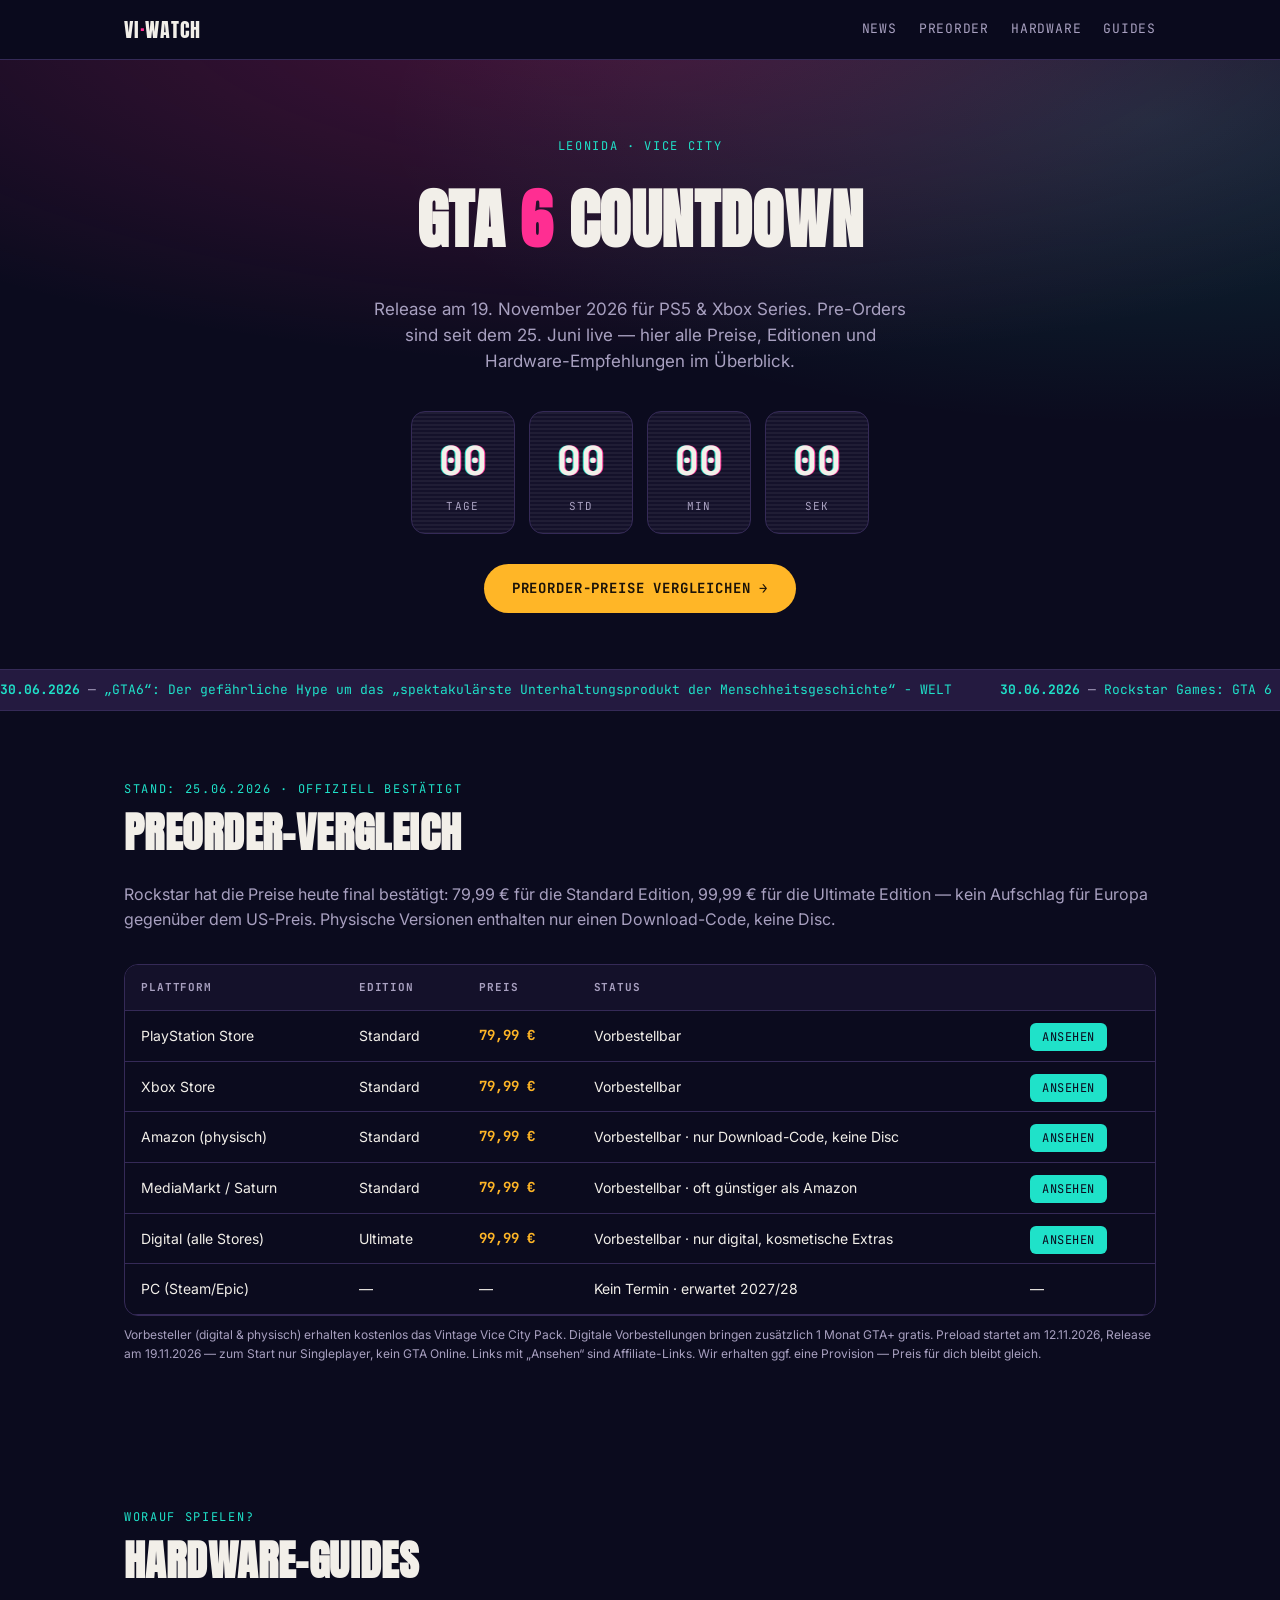
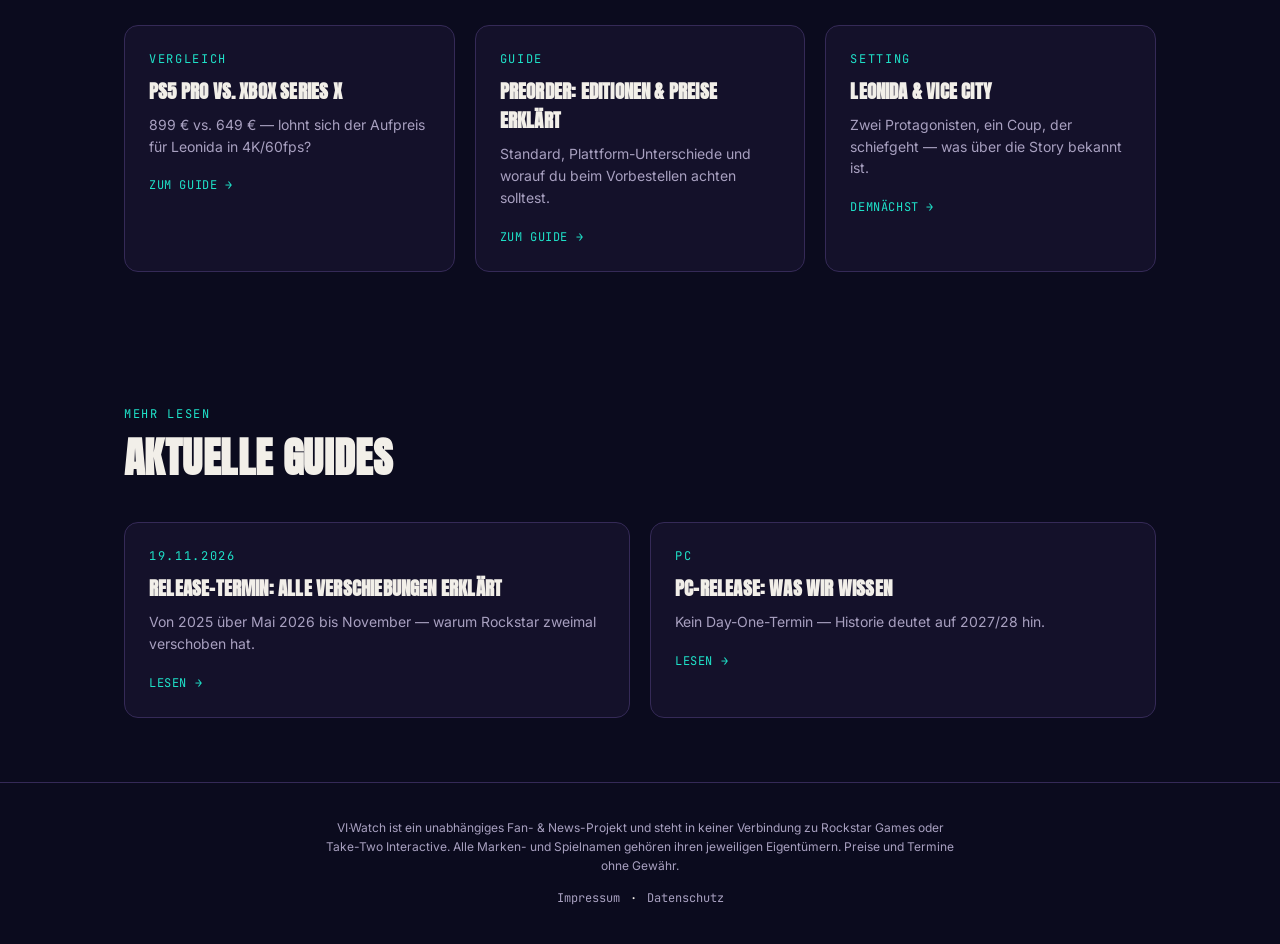
==== index.html @ dd8ce51a "Switch to custom domain vi-watch.de" ====
<!DOCTYPE html>
<html lang="de">
<head>
<meta charset="UTF-8">
<meta name="viewport" content="width=device-width, initial-scale=1">
<title>GTA 6 Countdown &amp; Preorder-Guide 2026 | VI Watch</title>
<meta name="description" content="Live-Countdown bis zum GTA 6 Release am 19. November 2026, aktuelle Preorder-Preise im Vergleich und Hardware-Guides für PS5 Pro & Xbox Series X.">
<link rel="canonical" href="https://vi-watch.de/">
<link rel="icon" type="image/svg+xml" href="favicon.svg">

<meta property="og:type" content="website">
<meta property="og:url" content="https://vi-watch.de/">
<meta property="og:title" content="GTA 6 Countdown & Preorder-Guide 2026">
<meta property="og:description" content="Live-Countdown bis Release, aktuelle Preorder-Preise im Vergleich und Hardware-Guides für PS5 Pro & Xbox Series X.">
<meta property="og:image" content="https://vi-watch.de/assets/og-image-small_1.png">
<meta name="twitter:card" content="summary_large_image">
<meta name="twitter:title" content="GTA 6 Countdown & Preorder-Guide 2026">
<meta name="twitter:description" content="Live-Countdown bis Release, aktuelle Preorder-Preise im Vergleich und Hardware-Guides.">
<meta name="twitter:image" content="https://vi-watch.de/assets/og-image-small_1.png">

<link rel="preconnect" href="https://fonts.googleapis.com">
<link href="https://fonts.googleapis.com/css2?family=Anton&family=Inter:wght@400;600;700&family=JetBrains+Mono:wght@500;700&display=swap" rel="stylesheet">
<link rel="stylesheet" href="css/style.css">
<!-- GA4: Snippet hier einfügen -->
</head>
<body>

<nav class="nav">
  <div class="wrap">
    <div class="brand">VI<span>·</span>WATCH</div>
    <ul>
      <li><a href="#news">News</a></li>
      <li><a href="#preorder">Preorder</a></li>
      <li><a href="#hardware">Hardware</a></li>
      <li><a href="#guides">Guides</a></li>
    </ul>
  </div>
</nav>

<header class="hero">
  <div class="wrap">
    <span class="eyebrow">Leonida · Vice City</span>
    <h1>GTA <em>6</em> Countdown</h1>
    <p class="sub">Release am 19. November 2026 für PS5 &amp; Xbox Series. Pre-Orders sind seit dem 25. Juni live — hier alle Preise, Editionen und Hardware-Empfehlungen im Überblick.</p>

    <div class="countdown" aria-label="Countdown bis Release">
      <div class="unit"><span class="num" id="cd-days">–</span><span class="label">Tage</span></div>
      <div class="unit"><span class="num" id="cd-hours">–</span><span class="label">Std</span></div>
      <div class="unit"><span class="num" id="cd-mins">–</span><span class="label">Min</span></div>
      <div class="unit"><span class="num" id="cd-secs">–</span><span class="label">Sek</span></div>
    </div>

    <a class="cta" href="#preorder">Preorder-Preise vergleichen →</a>
  </div>
</header>

<div class="ticker-bar">
  <div class="ticker-track" id="ticker-track">
    <span>Meldungen werden geladen …</span>
  </div>
</div>

<section id="preorder">
  <div class="wrap">
    <div class="section-head">
      <span class="eyebrow">Stand: 25.06.2026 · offiziell bestätigt</span>
      <h2>Preorder-Vergleich</h2>
      <p>Rockstar hat die Preise heute final bestätigt: 79,99 € für die Standard Edition, 99,99 € für die Ultimate Edition — kein Aufschlag für Europa gegenüber dem US-Preis. Physische Versionen enthalten nur einen Download-Code, keine Disc.</p>
    </div>
    <div class="table-wrap">
      <table>
        <thead>
          <tr><th>Plattform</th><th>Edition</th><th>Preis</th><th>Status</th><th></th></tr>
        </thead>
        <tbody>
          <tr>
            <td>PlayStation Store</td><td>Standard</td><td class="price">79,99 €</td><td>Vorbestellbar</td>
            <td><a class="buy" href="#AFF-PSN-STD" rel="sponsored">Ansehen</a></td>
          </tr>
          <tr>
            <td>Xbox Store</td><td>Standard</td><td class="price">79,99 €</td><td>Vorbestellbar</td>
            <td><a class="buy" href="#AFF-XBOX-STD" rel="sponsored">Ansehen</a></td>
          </tr>
          <tr>
            <td>Amazon (physisch)</td><td>Standard</td><td class="price">79,99 €</td><td>Vorbestellbar · nur Download-Code, keine Disc</td>
            <td><a class="buy" href="#AFF-AMAZON-STD" rel="sponsored">Ansehen</a></td>
          </tr>
          <tr>
            <td>MediaMarkt / Saturn</td><td>Standard</td><td class="price">79,99 €</td><td>Vorbestellbar · oft günstiger als Amazon</td>
            <td><a class="buy" href="#AFF-MM-STD" rel="sponsored">Ansehen</a></td>
          </tr>
          <tr>
            <td>Digital (alle Stores)</td><td>Ultimate</td><td class="price">99,99 €</td><td>Vorbestellbar · nur digital, kosmetische Extras</td>
            <td><a class="buy" href="#AFF-ULTIMATE" rel="sponsored">Ansehen</a></td>
          </tr>
          <tr>
            <td>PC (Steam/Epic)</td><td>—</td><td>—</td><td>Kein Termin · erwartet 2027/28</td>
            <td>—</td>
          </tr>
        </tbody>
      </table>
    </div>
    <p class="note">Vorbesteller (digital &amp; physisch) erhalten kostenlos das Vintage Vice City Pack. Digitale Vorbestellungen bringen zusätzlich 1 Monat GTA+ gratis. Preload startet am 12.11.2026, Release am 19.11.2026 — zum Start nur Singleplayer, kein GTA Online. Links mit „Ansehen“ sind Affiliate-Links. Wir erhalten ggf. eine Provision — Preis für dich bleibt gleich.</p>
  </div>
</section>

<section id="hardware">
  <div class="wrap">
    <div class="section-head">
      <span class="eyebrow">Worauf spielen?</span>
      <h2>Hardware-Guides</h2>
    </div>
    <div class="grid">
      <div class="card">
        <span class="eyebrow">Vergleich</span>
        <h3>PS5 Pro vs. Xbox Series X</h3>
        <p>899 € vs. 649 € — lohnt sich der Aufpreis für Leonida in 4K/60fps?</p>
        <a class="more" href="articles/ps5pro-vs-seriesx.html">Zum Guide →</a>
      </div>
      <div class="card">
        <span class="eyebrow">Guide</span>
        <h3>Preorder: Editionen &amp; Preise erklärt</h3>
        <p>Standard, Plattform-Unterschiede und worauf du beim Vorbestellen achten solltest.</p>
        <a class="more" href="articles/preorder-guide.html">Zum Guide →</a>
      </div>
      <div class="card">
        <span class="eyebrow">Setting</span>
        <h3>Leonida &amp; Vice City</h3>
        <p>Zwei Protagonisten, ein Coup, der schiefgeht — was über die Story bekannt ist.</p>
        <a class="more" href="#guides">Demnächst →</a>
      </div>
    </div>
  </div>
</section>

<section id="guides">
  <div class="wrap">
    <div class="section-head">
      <span class="eyebrow">Mehr lesen</span>
      <h2>Aktuelle Guides</h2>
    </div>
    <div class="grid">
      <div class="card">
        <span class="eyebrow">19.11.2026</span>
        <h3>Release-Termin: Alle Verschiebungen erklärt</h3>
        <p>Von 2025 über Mai 2026 bis November — warum Rockstar zweimal verschoben hat.</p>
        <a class="more" href="articles/preorder-guide.html">Lesen →</a>
      </div>
      <div class="card">
        <span class="eyebrow">PC</span>
        <h3>PC-Release: Was wir wissen</h3>
        <p>Kein Day-One-Termin — Historie deutet auf 2027/28 hin.</p>
        <a class="more" href="articles/ps5pro-vs-seriesx.html">Lesen →</a>
      </div>
    </div>
  </div>
</section>

<footer>
  <div class="wrap">
    <p>VI·Watch ist ein unabhängiges Fan- &amp; News-Projekt und steht in keiner Verbindung zu Rockstar Games oder Take-Two Interactive. Alle Marken- und Spielnamen gehören ihren jeweiligen Eigentümern. Preise und Termine ohne Gewähr.</p>
    <div class="links">
      <a href="impressum.html">Impressum</a>·<a href="datenschutz.html">Datenschutz</a>
    </div>
  </div>
</footer>

<script src="js/app.js"></script>
</body>
</html>
---- css/style.css ----
/* ===== Tokens ===== */
:root{
  --bg:#0B0B1E;
  --surface:#14112A;
  --surface-2:#241A40;
  --line:#352A57;
  --magenta:#FF2E92;
  --cyan:#1FE2C9;
  --amber:#FFB627;
  --text:#F2EFE9;
  --text-dim:#A8A0C0;
  --font-display:'Anton',sans-serif;
  --font-body:'Inter',system-ui,sans-serif;
  --font-mono:'JetBrains Mono',monospace;
  --radius:14px;
}

*{box-sizing:border-box;}
html{scroll-behavior:smooth;}
body{
  margin:0;
  background:var(--bg);
  color:var(--text);
  font-family:var(--font-body);
  line-height:1.55;
  -webkit-font-smoothing:antialiased;
  overflow-x:hidden;
}
a{color:var(--cyan);text-decoration:none;}
a:hover{text-decoration:underline;}
img{max-width:100%;display:block;}
:focus-visible{outline:2px solid var(--amber);outline-offset:3px;}

.wrap{max-width:1080px;margin:0 auto;padding:0 24px;}
.eyebrow{
  font-family:var(--font-mono);
  font-size:12px;
  letter-spacing:.14em;
  text-transform:uppercase;
  color:var(--cyan);
}
h1,h2,h3{font-family:var(--font-display);text-transform:uppercase;letter-spacing:.01em;margin:0 0 .4em;}
h2{font-size:clamp(28px,4vw,42px);}
p{color:var(--text-dim);}

/* ===== Nav ===== */
.nav{
  position:sticky;top:0;z-index:50;
  background:rgba(11,11,30,.85);
  backdrop-filter:blur(10px);
  border-bottom:1px solid var(--line);
}
.nav .wrap{display:flex;align-items:center;justify-content:space-between;padding:14px 24px;}
.brand{font-family:var(--font-display);font-size:20px;letter-spacing:.04em;color:var(--text);}
.brand span{color:var(--magenta);}
.nav ul{display:flex;gap:22px;list-style:none;margin:0;padding:0;font-family:var(--font-mono);font-size:13px;text-transform:uppercase;letter-spacing:.06em;}
.nav a{color:var(--text-dim);}
.nav a:hover{color:var(--cyan);text-decoration:none;}
@media (max-width: 640px){
  .nav .wrap{flex-direction:column;align-items:flex-start;gap:10px;padding:14px 20px;}
  .nav ul{gap:14px;flex-wrap:wrap;font-size:11px;}
}

/* ===== Hero / Countdown ===== */
.hero{
  padding:72px 0 56px;
  text-align:center;
  background:
    radial-gradient(ellipse 80% 60% at 50% -10%, rgba(255,46,146,.25), transparent),
    radial-gradient(ellipse 60% 50% at 90% 10%, rgba(31,226,201,.15), transparent);
  border-bottom:1px solid var(--line);
}
.hero h1{font-size:clamp(34px,6vw,64px);margin-top:14px;}
.hero h1 em{font-style:normal;color:var(--magenta);}
.hero .sub{max-width:560px;margin:10px auto 36px;font-size:17px;}

.countdown{display:flex;justify-content:center;gap:14px;flex-wrap:wrap;margin-bottom:30px;}
.countdown .unit{
  position:relative;
  background:var(--surface);
  border:1px solid var(--line);
  border-radius:var(--radius);
  padding:18px 10px;
  width:104px;
  overflow:hidden;
}
.countdown .unit::before{
  content:"";
  position:absolute;inset:0;
  background:repeating-linear-gradient(to bottom, rgba(255,255,255,.05) 0 2px, transparent 2px 4px);
  pointer-events:none;
}
.countdown .num{
  display:block;
  font-family:var(--font-mono);
  font-size:40px;
  font-weight:700;
  color:var(--text);
  text-shadow:1px 0 var(--magenta), -1px 0 var(--cyan);
  animation:flicker 4.5s infinite steps(1);
}
.countdown .label{
  display:block;font-family:var(--font-mono);font-size:11px;letter-spacing:.12em;
  text-transform:uppercase;color:var(--text-dim);margin-top:6px;
}
@keyframes flicker{
  0%,92%,100%{opacity:1;text-shadow:1px 0 var(--magenta),-1px 0 var(--cyan);}
  93%{opacity:.7;text-shadow:2px 0 var(--magenta),-2px 0 var(--cyan);}
  95%{opacity:1;text-shadow:0 0 transparent;}
}
@media (prefers-reduced-motion: reduce){
  .countdown .num{animation:none;}
  html{scroll-behavior:auto;}
}
@media (max-width: 420px){
  .countdown{gap:6px;}
  .countdown .unit{width:70px;padding:12px 4px;}
  .countdown .num{font-size:26px;}
  .countdown .label{font-size:9px;}
}

.cta{
  display:inline-block;
  background:var(--amber);
  color:#1a1208;
  font-family:var(--font-mono);
  font-weight:700;
  text-transform:uppercase;
  letter-spacing:.06em;
  font-size:14px;
  padding:14px 28px;
  border-radius:999px;
  transition:transform .15s ease;
}
.cta:hover{transform:translateY(-2px);text-decoration:none;}

/* ===== Ticker ===== */
.ticker-bar{background:var(--surface-2);border-bottom:1px solid var(--line);overflow:hidden;white-space:nowrap;}
.ticker-track{display:inline-block;padding:10px 0;font-family:var(--font-mono);font-size:13px;color:var(--text-dim);animation:scroll 38s linear infinite;}
.ticker-track span{margin-right:48px;}
.ticker-track span b{color:var(--cyan);}
@keyframes scroll{from{transform:translateX(0);}to{transform:translateX(-50%);}}

/* ===== Sections ===== */
section{padding:64px 0;}
.section-head{margin-bottom:32px;}

/* Preorder table */
.table-wrap{overflow-x:auto;border:1px solid var(--line);border-radius:var(--radius);}
table{width:100%;border-collapse:collapse;font-size:14px;min-width:620px;}
th,td{padding:14px 16px;text-align:left;border-bottom:1px solid var(--line);}
thead th{font-family:var(--font-mono);font-size:11px;text-transform:uppercase;letter-spacing:.08em;color:var(--text-dim);background:var(--surface);}
tbody tr:hover{background:var(--surface);}
td.price{font-family:var(--font-mono);color:var(--amber);font-weight:700;}
td a.buy{font-family:var(--font-mono);font-size:12px;color:var(--bg);background:var(--cyan);padding:6px 12px;border-radius:6px;text-transform:uppercase;letter-spacing:.04em;}
td a.buy:hover{text-decoration:none;opacity:.85;}
.note{font-size:12px;color:var(--text-dim);margin-top:10px;}

/* Cards */
.grid{display:grid;grid-template-columns:repeat(auto-fit,minmax(260px,1fr));gap:20px;}
.card{
  background:var(--surface);border:1px solid var(--line);border-radius:var(--radius);
  padding:24px;transition:border-color .15s ease, transform .15s ease;
}
.card:hover{border-color:var(--magenta);transform:translateY(-3px);}
.card .eyebrow{margin-bottom:8px;display:block;}
.card h3{font-size:19px;margin-bottom:8px;}
.card p{font-size:14px;margin:0 0 14px;}
.card a.more{font-family:var(--font-mono);font-size:12px;text-transform:uppercase;letter-spacing:.05em;}

/* Footer */
footer{border-top:1px solid var(--line);padding:36px 0;text-align:center;}
footer p{font-size:12px;color:var(--text-dim);max-width:640px;margin:0 auto 14px;}
footer .links{font-family:var(--font-mono);font-size:12px;}
footer .links a{margin:0 10px;color:var(--text-dim);}

/* Article pages */
.article{padding:56px 0;max-width:680px;margin:0 auto;}
.article h1{font-size:clamp(28px,5vw,40px);}
.article .meta{font-family:var(--font-mono);font-size:12px;color:var(--text-dim);margin-bottom:24px;}
.article h2{font-size:22px;margin-top:36px;}
.article p{color:var(--text);font-size:16px;}
.disclaimer-box{
  background:var(--surface);border:1px solid var(--line);border-radius:var(--radius);
  padding:16px 20px;font-size:13px;color:var(--text-dim);margin:30px 0;
}
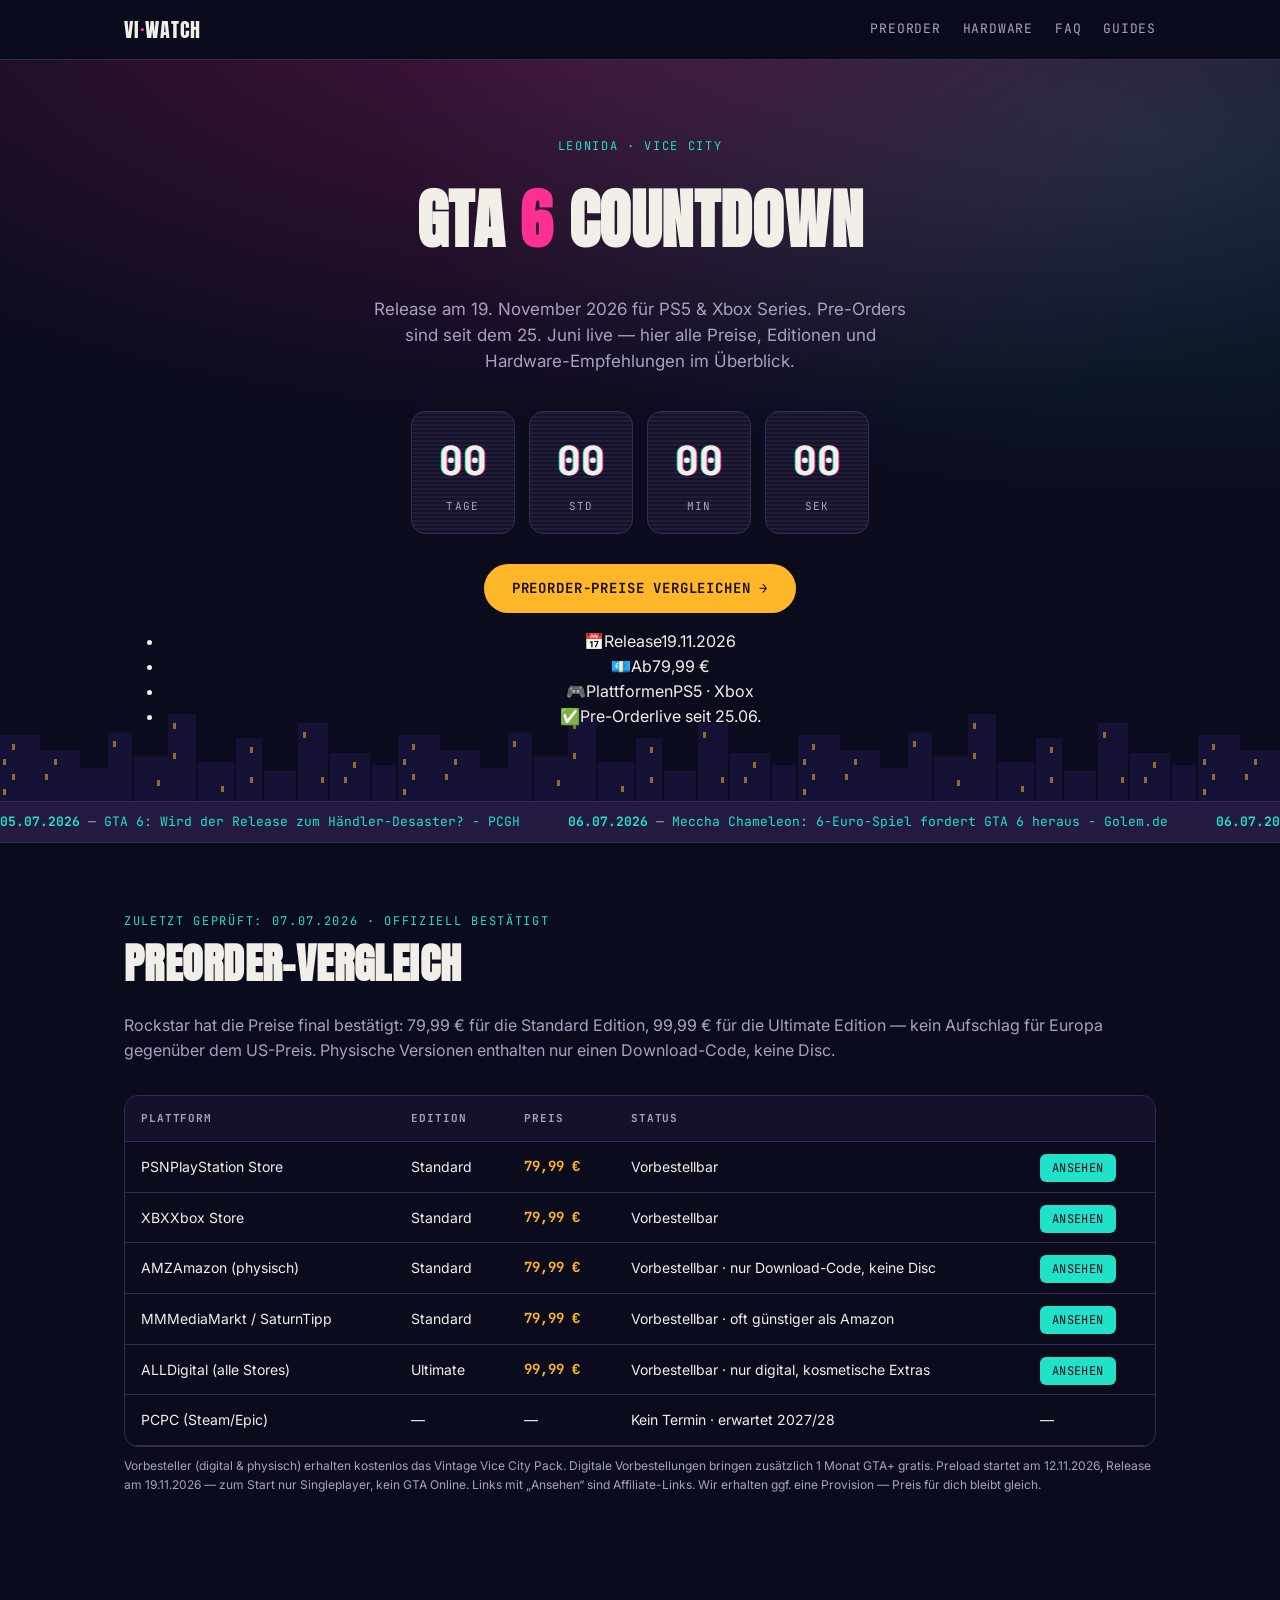
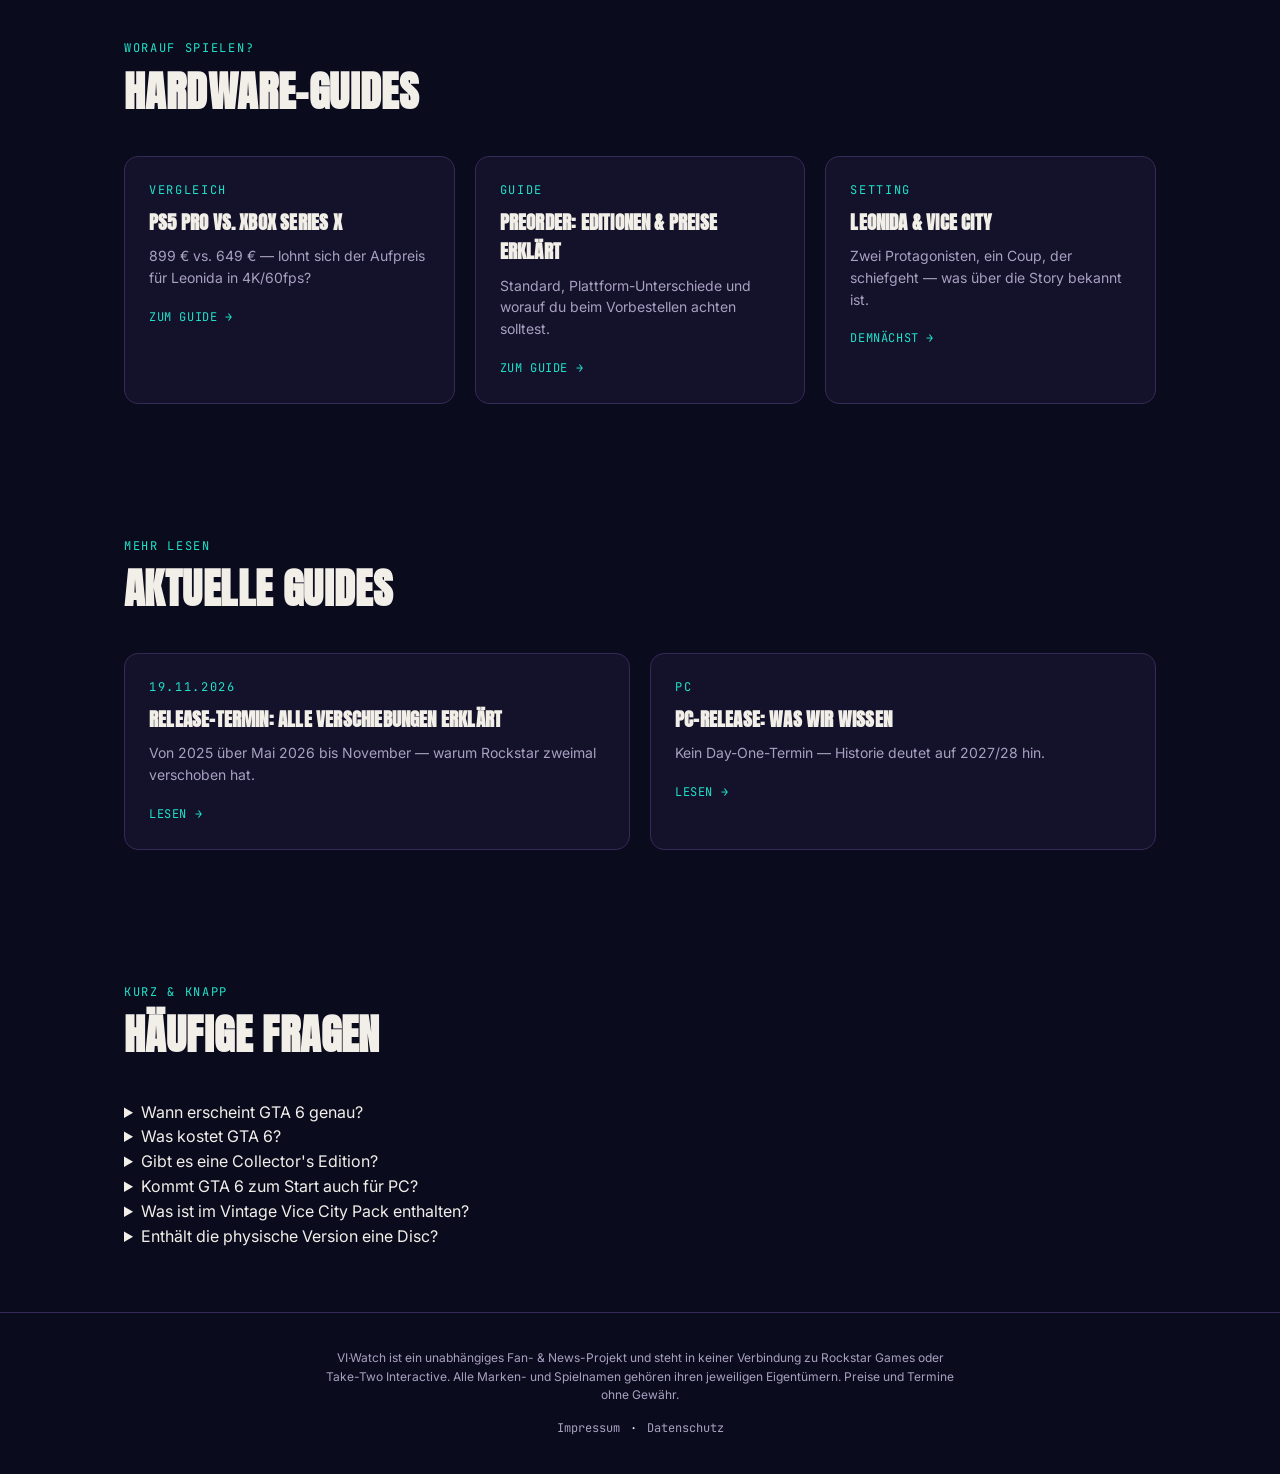
==== commit acbf80d0: "Enhance FAQ section and update preorder details Added FAQ structured data and updated preorder infor" ====
--- a/index.html
+++ b/index.html
@@ -22,6 +22,20 @@
 <link href="https://fonts.googleapis.com/css2?family=Anton&family=Inter:wght@400;600;700&family=JetBrains+Mono:wght@500;700&display=swap" rel="stylesheet">
 <link rel="stylesheet" href="css/style.css">
 <!-- GA4: Snippet hier einfügen -->
+<script type="application/ld+json">
+{
+  "@context": "https://schema.org",
+  "@type": "FAQPage",
+  "mainEntity": [
+    {"@type":"Question","name":"Wann erscheint GTA 6 genau?","acceptedAnswer":{"@type":"Answer","text":"Der 19. November 2026 ist der bestätigte Release für PS5 und Xbox Series X|S — nach zwei Verschiebungen (ursprünglich 2025, dann Mai 2026)."}},
+    {"@type":"Question","name":"Was kostet GTA 6?","acceptedAnswer":{"@type":"Answer","text":"79,99 € für die Standard Edition, 99,99 € für die Ultimate Edition. Kein Aufschlag gegenüber dem US-Preis."}},
+    {"@type":"Question","name":"Gibt es eine Collector's Edition?","acceptedAnswer":{"@type":"Answer","text":"Nein. Rockstar bietet ausschließlich Standard und Ultimate Edition an."}},
+    {"@type":"Question","name":"Kommt GTA 6 zum Start auch für PC?","acceptedAnswer":{"@type":"Answer","text":"Nein, eine PC-Fassung ist bestätigt aber ohne Termin, erwartet frühestens 2027/2028."}},
+    {"@type":"Question","name":"Was ist im Vintage Vice City Pack enthalten?","acceptedAnswer":{"@type":"Answer","text":"Ein Vapid Stanier (1955) mit Garage, Vintage-Outfits für Jason und Lucia sowie eine Waffenfolierung, kostenlos bei Kauf oder Vorbestellung vor dem 20.11.2026."}},
+    {"@type":"Question","name":"Enthält die physische Version eine Disc?","acceptedAnswer":{"@type":"Answer","text":"Nein, auch die Box-Version enthält nur einen Download-Code, keinen Datenträger."}}
+  ]
+}
+</script>
 </head>
 <body>
 
@@ -29,9 +43,9 @@
   <div class="wrap">
     <div class="brand">VI<span>·</span>WATCH</div>
     <ul>
-      <li><a href="#news">News</a></li>
       <li><a href="#preorder">Preorder</a></li>
       <li><a href="#hardware">Hardware</a></li>
+      <li><a href="#faq">FAQ</a></li>
       <li><a href="#guides">Guides</a></li>
     </ul>
   </div>
@@ -51,6 +65,13 @@
     </div>
 
     <a class="cta" href="#preorder">Preorder-Preise vergleichen →</a>
+
+    <ul class="quickfacts" aria-label="Kurzübersicht">
+      <li><span class="qf-ico" aria-hidden="true">📅</span><span class="qf-label">Release</span><span class="qf-val">19.11.2026</span></li>
+      <li><span class="qf-ico" aria-hidden="true">💶</span><span class="qf-label">Ab</span><span class="qf-val">79,99 €</span></li>
+      <li><span class="qf-ico" aria-hidden="true">🎮</span><span class="qf-label">Plattformen</span><span class="qf-val">PS5 · Xbox</span></li>
+      <li><span class="qf-ico" aria-hidden="true">✅</span><span class="qf-label">Pre-Order</span><span class="qf-val">live seit 25.06.</span></li>
+    </ul>
   </div>
 </header>
 
@@ -63,9 +84,9 @@
 <section id="preorder">
   <div class="wrap">
     <div class="section-head">
-      <span class="eyebrow">Stand: 25.06.2026 · offiziell bestätigt</span>
+      <span class="eyebrow"><span class="live-dot" aria-hidden="true"></span>Zuletzt geprüft: 07.07.2026 · offiziell bestätigt</span>
       <h2>Preorder-Vergleich</h2>
-      <p>Rockstar hat die Preise heute final bestätigt: 79,99 € für die Standard Edition, 99,99 € für die Ultimate Edition — kein Aufschlag für Europa gegenüber dem US-Preis. Physische Versionen enthalten nur einen Download-Code, keine Disc.</p>
+      <p>Rockstar hat die Preise final bestätigt: 79,99 € für die Standard Edition, 99,99 € für die Ultimate Edition — kein Aufschlag für Europa gegenüber dem US-Preis. Physische Versionen enthalten nur einen Download-Code, keine Disc.</p>
     </div>
     <div class="table-wrap">
       <table>
@@ -74,28 +95,46 @@
         </thead>
         <tbody>
           <tr>
-            <td>PlayStation Store</td><td>Standard</td><td class="price">79,99 €</td><td>Vorbestellbar</td>
-            <td><a class="buy" href="#AFF-PSN-STD" rel="sponsored">Ansehen</a></td>
-          </tr>
-          <tr>
-            <td>Xbox Store</td><td>Standard</td><td class="price">79,99 €</td><td>Vorbestellbar</td>
-            <td><a class="buy" href="#AFF-XBOX-STD" rel="sponsored">Ansehen</a></td>
-          </tr>
-          <tr>
-            <td>Amazon (physisch)</td><td>Standard</td><td class="price">79,99 €</td><td>Vorbestellbar · nur Download-Code, keine Disc</td>
-            <td><a class="buy" href="#AFF-AMAZON-STD" rel="sponsored">Ansehen</a></td>
-          </tr>
-          <tr>
-            <td>MediaMarkt / Saturn</td><td>Standard</td><td class="price">79,99 €</td><td>Vorbestellbar · oft günstiger als Amazon</td>
-            <td><a class="buy" href="#AFF-MM-STD" rel="sponsored">Ansehen</a></td>
-          </tr>
-          <tr>
-            <td>Digital (alle Stores)</td><td>Ultimate</td><td class="price">99,99 €</td><td>Vorbestellbar · nur digital, kosmetische Extras</td>
-            <td><a class="buy" href="#AFF-ULTIMATE" rel="sponsored">Ansehen</a></td>
-          </tr>
-          <tr>
-            <td>PC (Steam/Epic)</td><td>—</td><td>—</td><td>Kein Termin · erwartet 2027/28</td>
-            <td>—</td>
+            <td data-label="Plattform"><span class="platform"><span class="badge badge-psn">PSN</span>PlayStation Store</span></td>
+            <td data-label="Edition">Standard</td>
+            <td data-label="Preis" class="price">79,99 €</td>
+            <td data-label="Status">Vorbestellbar</td>
+            <td data-label=""><a class="buy" href="#AFF-PSN-STD" rel="sponsored">Ansehen</a></td>
+          </tr>
+          <tr>
+            <td data-label="Plattform"><span class="platform"><span class="badge badge-xbx">XBX</span>Xbox Store</span></td>
+            <td data-label="Edition">Standard</td>
+            <td data-label="Preis" class="price">79,99 €</td>
+            <td data-label="Status">Vorbestellbar</td>
+            <td data-label=""><a class="buy" href="#AFF-XBOX-STD" rel="sponsored">Ansehen</a></td>
+          </tr>
+          <tr>
+            <td data-label="Plattform"><span class="platform"><span class="badge badge-amz">AMZ</span>Amazon (physisch)</span></td>
+            <td data-label="Edition">Standard</td>
+            <td data-label="Preis" class="price">79,99 €</td>
+            <td data-label="Status">Vorbestellbar · nur Download-Code, keine Disc</td>
+            <td data-label=""><a class="buy" href="#AFF-AMAZON-STD" rel="sponsored">Ansehen</a></td>
+          </tr>
+          <tr class="row-tip">
+            <td data-label="Plattform"><span class="platform"><span class="badge badge-mm">MM</span>MediaMarkt / Saturn<span class="tip-pill">Tipp</span></span></td>
+            <td data-label="Edition">Standard</td>
+            <td data-label="Preis" class="price">79,99 €</td>
+            <td data-label="Status">Vorbestellbar · oft günstiger als Amazon</td>
+            <td data-label=""><a class="buy" href="#AFF-MM-STD" rel="sponsored">Ansehen</a></td>
+          </tr>
+          <tr>
+            <td data-label="Plattform"><span class="platform"><span class="badge badge-all">ALL</span>Digital (alle Stores)</span></td>
+            <td data-label="Edition">Ultimate</td>
+            <td data-label="Preis" class="price">99,99 €</td>
+            <td data-label="Status">Vorbestellbar · nur digital, kosmetische Extras</td>
+            <td data-label=""><a class="buy" href="#AFF-ULTIMATE" rel="sponsored">Ansehen</a></td>
+          </tr>
+          <tr>
+            <td data-label="Plattform"><span class="platform"><span class="badge badge-pc">PC</span>PC (Steam/Epic)</span></td>
+            <td data-label="Edition">—</td>
+            <td data-label="Preis">—</td>
+            <td data-label="Status">Kein Termin · erwartet 2027/28</td>
+            <td data-label="">—</td>
           </tr>
         </tbody>
       </table>
@@ -156,6 +195,41 @@
   </div>
 </section>
 
+<section id="faq">
+  <div class="wrap">
+    <div class="section-head">
+      <span class="eyebrow">Kurz &amp; knapp</span>
+      <h2>Häufige Fragen</h2>
+    </div>
+    <div class="faq-list">
+      <details>
+        <summary>Wann erscheint GTA 6 genau?</summary>
+        <p>Der 19. November 2026 ist der bestätigte Release für PS5 und Xbox Series X|S — nach zwei Verschiebungen (ursprünglich 2025, dann Mai 2026).</p>
+      </details>
+      <details>
+        <summary>Was kostet GTA 6?</summary>
+        <p>79,99 € für die Standard Edition, 99,99 € für die Ultimate Edition. Kein Aufschlag gegenüber dem US-Preis, keine versteckte dritte Preisstufe.</p>
+      </details>
+      <details>
+        <summary>Gibt es eine Collector's Edition?</summary>
+        <p>Nein. Rockstar bietet ausschließlich Standard und Ultimate an — keine limitierte Sammler-Box mit Merchandise.</p>
+      </details>
+      <details>
+        <summary>Kommt GTA 6 zum Start auch für PC?</summary>
+        <p>Nein. Eine PC-Fassung ist zwar bestätigt, aber ohne Termin. Basierend auf GTA V (rund 19 Monate Abstand) rechnen Beobachter frühestens mit 2027/2028.</p>
+      </details>
+      <details>
+        <summary>Was ist im Vintage Vice City Pack enthalten?</summary>
+        <p>Ein zweifarbiger Vapid Stanier (1955) mit eigener Garage, Vintage-Outfits für Jason und Lucia sowie eine tropische Waffenfolierung — kostenlos für alle, die vor dem 20.11.2026 kaufen oder vorbestellen.</p>
+      </details>
+      <details>
+        <summary>Enthält die physische Version eine Disc?</summary>
+        <p>Nein. Auch die Box-Version enthält nur einen Download-Code, keinen Datenträger. Preload ist ab dem 12. November möglich.</p>
+      </details>
+    </div>
+  </div>
+</section>
+
 <footer>
   <div class="wrap">
     <p>VI·Watch ist ein unabhängiges Fan- &amp; News-Projekt und steht in keiner Verbindung zu Rockstar Games oder Take-Two Interactive. Alle Marken- und Spielnamen gehören ihren jeweiligen Eigentümern. Preise und Termine ohne Gewähr.</p>
--- a/css/style.css
+++ b/css/style.css
@@ -184,3 +184,53 @@
   background:var(--surface);border:1px solid var(--line);border-radius:var(--radius);
   padding:16px 20px;font-size:13px;color:var(--text-dim);margin:30px 0;
 }
+
+/* ===== Signature: Vice City skyline silhouette in hero ===== */
+.hero{position:relative;overflow:hidden;}
+.hero::after{
+  content:"";
+  position:absolute;left:0;right:0;bottom:0;
+  height:90px;
+  background-image:url("data:image/svg+xml,<svg xmlns='http://www.w3.org/2000/svg' viewBox='0 0 400 60' preserveAspectRatio='none'><rect x='0' y='26' width='40' height='34' fill='%231a1442'/><rect x='40' y='38' width='30' height='22' fill='%231a1442'/><rect x='68' y='14' width='24' height='46' fill='%231a1442'/><rect x='94' y='30' width='34' height='30' fill='%231a1442'/><rect x='128' y='2' width='28' height='58' fill='%231a1442'/><rect x='158' y='34' width='36' height='26' fill='%231a1442'/><rect x='196' y='18' width='26' height='42' fill='%231a1442'/><rect x='224' y='40' width='32' height='20' fill='%231a1442'/><rect x='258' y='8' width='30' height='52' fill='%231a1442'/><rect x='290' y='28' width='40' height='32' fill='%231a1442'/><rect x='332' y='36' width='24' height='24' fill='%231a1442'/><rect x='358' y='16' width='42' height='44' fill='%231a1442'/><rect x='14' y='32' width='3' height='4' fill='%23FFB627' opacity='0.85'/><rect x='5' y='42' width='3' height='4' fill='%23FFB627' opacity='0.85'/><rect x='73' y='20' width='3' height='4' fill='%23FFB627' opacity='0.85'/><rect x='117' y='46' width='3' height='4' fill='%23FFB627' opacity='0.85'/><rect x='133' y='8' width='3' height='4' fill='%23FFB627' opacity='0.85'/><rect x='133' y='28' width='3' height='4' fill='%23FFB627' opacity='0.85'/><rect x='181' y='50' width='3' height='4' fill='%23FFB627' opacity='0.85'/><rect x='210' y='24' width='3' height='4' fill='%23FFB627' opacity='0.85'/><rect x='210' y='44' width='3' height='4' fill='%23FFB627' opacity='0.85'/><rect x='263' y='14' width='3' height='4' fill='%23FFB627' opacity='0.85'/><rect x='281' y='44' width='3' height='4' fill='%23FFB627' opacity='0.85'/><rect x='313' y='34' width='3' height='4' fill='%23FFB627' opacity='0.85'/><rect x='304' y='44' width='3' height='4' fill='%23FFB627' opacity='0.85'/><rect x='372' y='22' width='3' height='4' fill='%23FFB627' opacity='0.85'/><rect x='363' y='32' width='3' height='4' fill='%23FFB627' opacity='0.85'/><rect x='372' y='42' width='3' height='4' fill='%23FFB627' opacity='0.85'/><rect x='363' y='52' width='3' height='4' fill='%23FFB627' opacity='0.85'/></svg>");
+  background-repeat:repeat-x;
+  background-position:bottom;
+  background-size:400px 90px;
+  opacity:.65;
+  pointer-events:none;
+}
+.hero .wrap{position:relative;z-index:1;}
+
+/* ===== Signature: subtle scanline overlay (ties to "WATCH") ===== */
+body::before{
+  content:"";
+  position:fixed;inset:0;
+  z-index:999;
+  pointer-events:none;
+  background:repeating-linear-gradient(to bottom, rgba(0,0,0,0) 0px, rgba(0,0,0,0) 2px, rgba(255,255,255,.02) 3px, rgba(0,0,0,0) 4px);
+  mix-blend-mode:overlay;
+}
+@media (prefers-reduced-motion: reduce){
+  body::before{display:none;}
+}
+
+/* ===== Card hover: viewfinder brackets instead of generic border+lift ===== */
+.card{position:relative;}
+.card::before,.card::after{
+  content:"";
+  position:absolute;
+  width:16px;height:16px;
+  opacity:0;
+  transition:opacity .2s ease, transform .2s ease;
+  pointer-events:none;
+}
+.card::before{
+  top:-1px;left:-1px;
+  border-top:2px solid var(--cyan);border-left:2px solid var(--cyan);
+  transform:translate(5px,5px);
+}
+.card::after{
+  bottom:-1px;right:-1px;
+  border-bottom:2px solid var(--cyan);border-right:2px solid var(--cyan);
+  transform:translate(-5px,-5px);
+}
+.card:hover::before,.card:hover::after{opacity:1;transform:translate(0,0);}
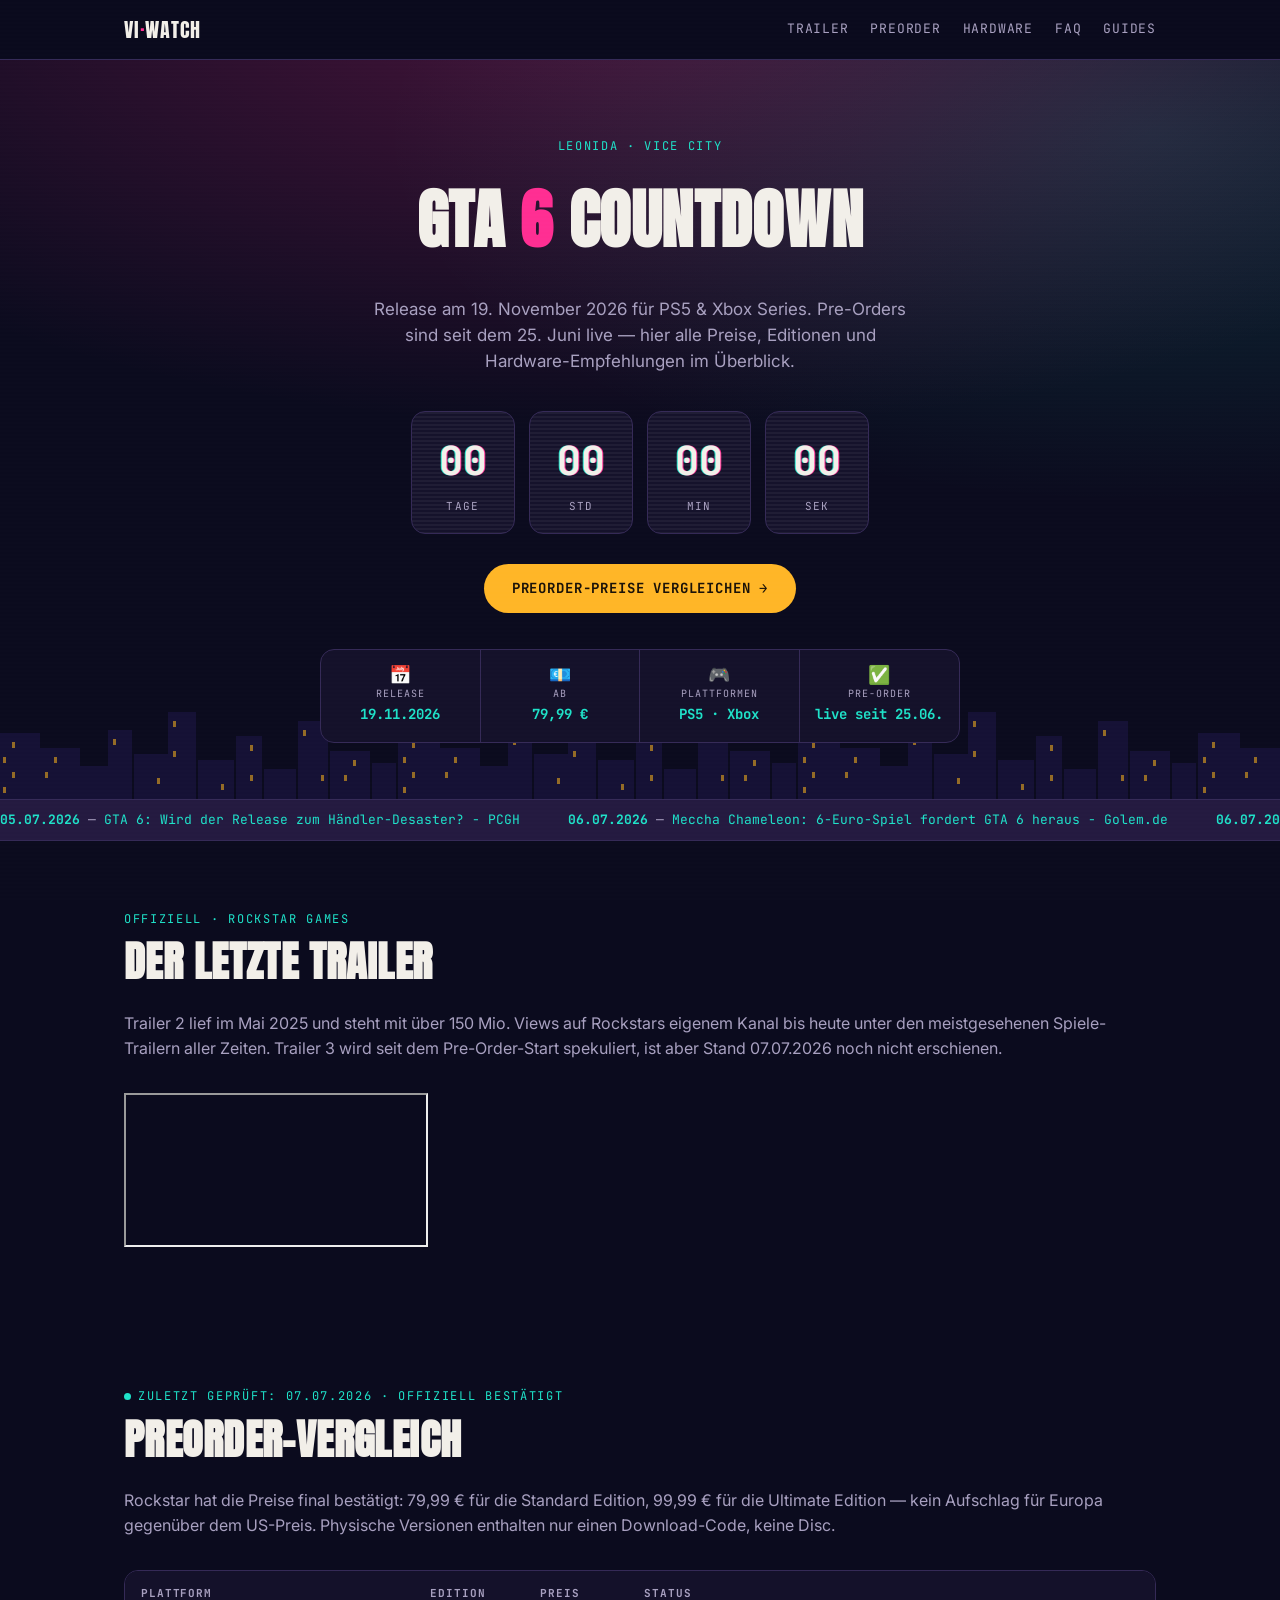
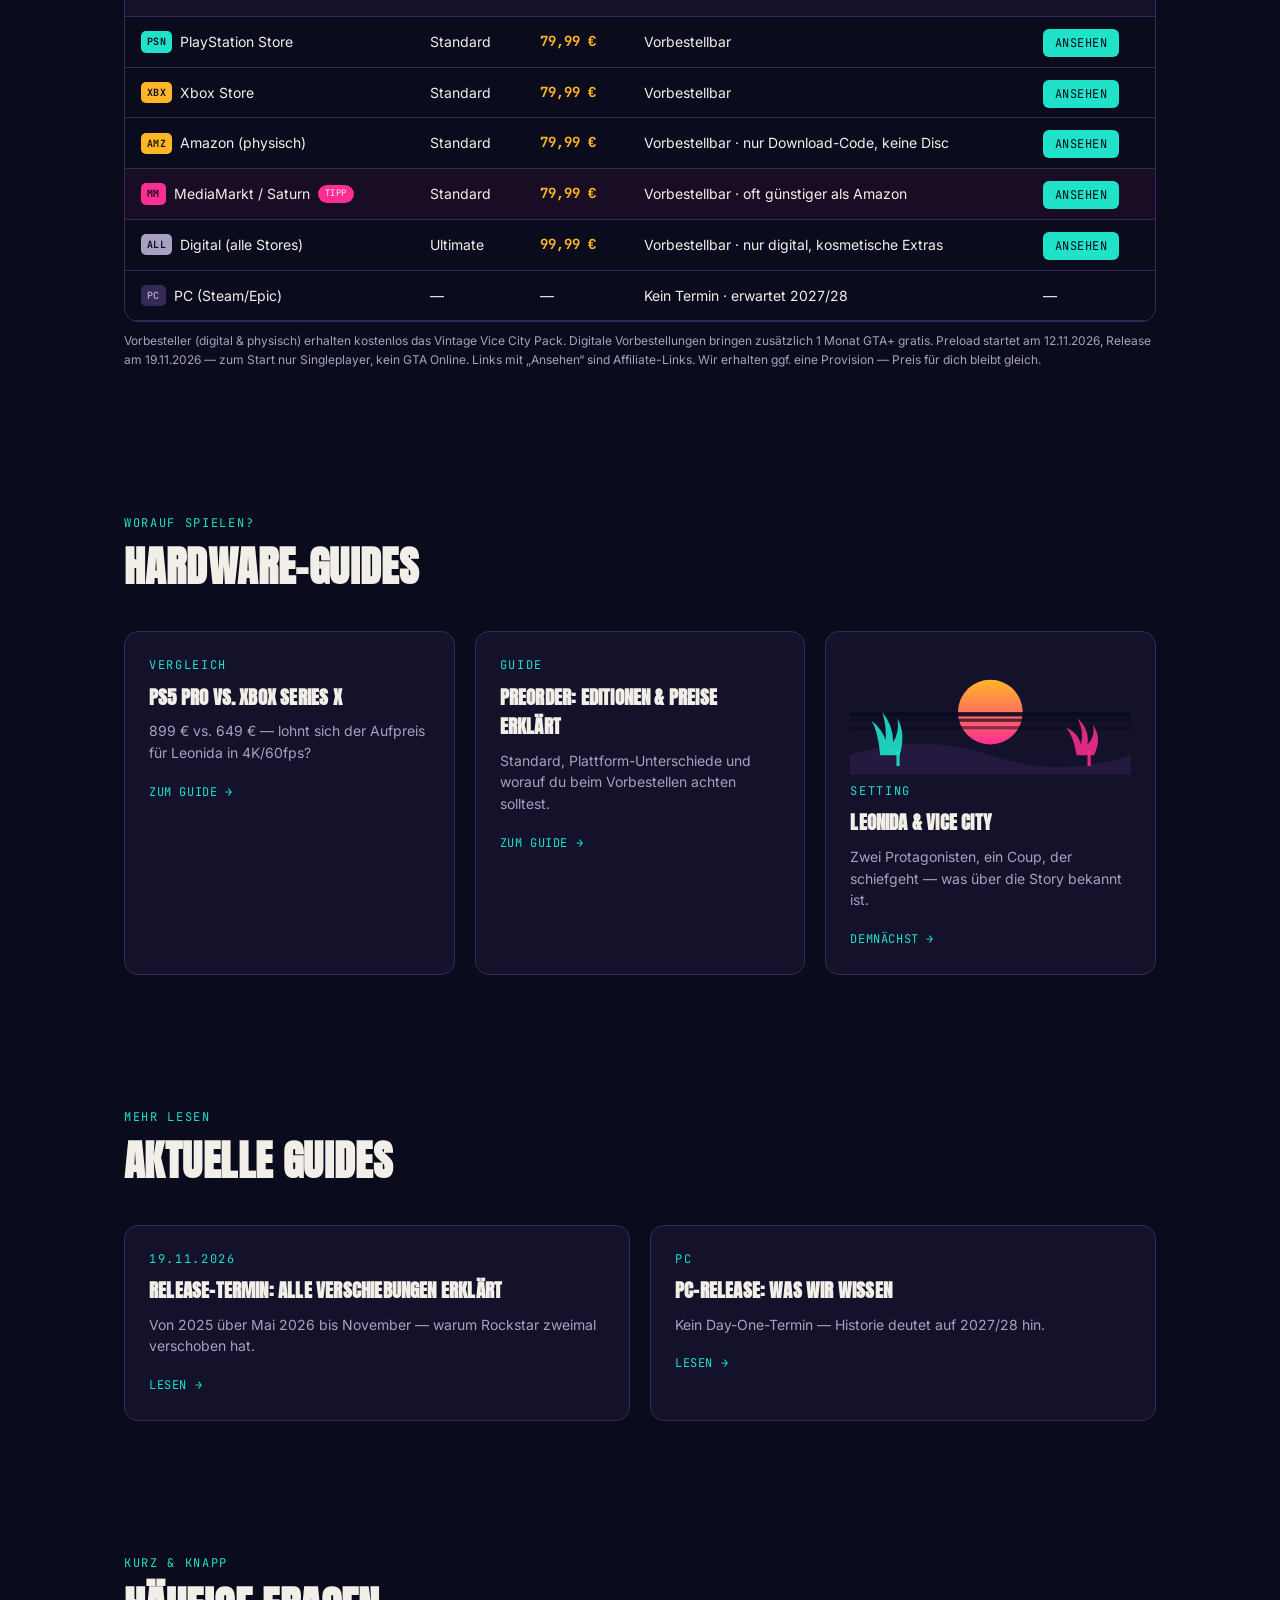
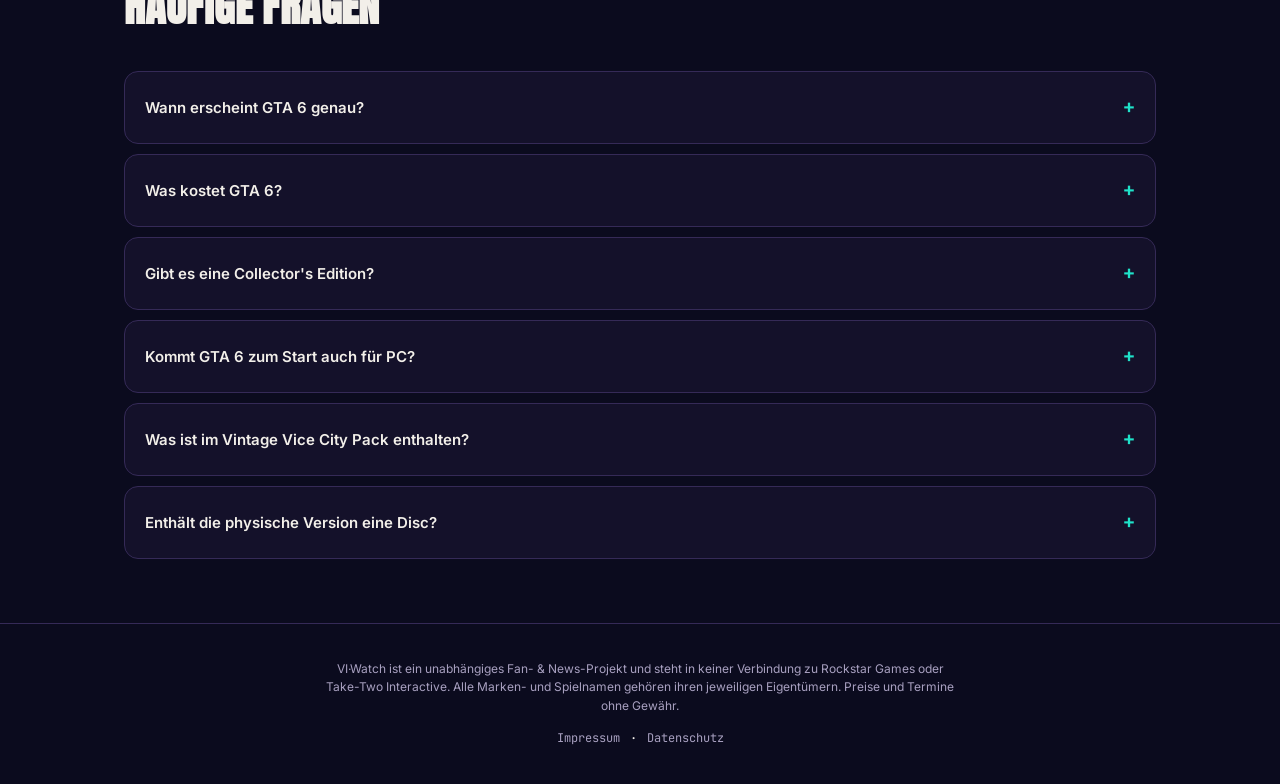
==== commit b0482b3b: "Add trailer section with video embed and details" ====
--- a/index.html
+++ b/index.html
@@ -43,6 +43,7 @@
   <div class="wrap">
     <div class="brand">VI<span>·</span>WATCH</div>
     <ul>
+      <li><a href="#trailer">Trailer</a></li>
       <li><a href="#preorder">Preorder</a></li>
       <li><a href="#hardware">Hardware</a></li>
       <li><a href="#faq">FAQ</a></li>
@@ -81,6 +82,19 @@
   </div>
 </div>
 
+<section id="trailer">
+  <div class="wrap">
+    <div class="section-head">
+      <span class="eyebrow">Offiziell · Rockstar Games</span>
+      <h2>Der letzte Trailer</h2>
+      <p>Trailer 2 lief im Mai 2025 und steht mit über 150 Mio. Views auf Rockstars eigenem Kanal bis heute unter den meistgesehenen Spiele-Trailern aller Zeiten. Trailer 3 wird seit dem Pre-Order-Start spekuliert, ist aber Stand 07.07.2026 noch nicht erschienen.</p>
+    </div>
+    <div class="video-embed">
+      <iframe src="https://www.youtube-nocookie.com/embed/VQRLujxTm3c" title="Grand Theft Auto VI – Trailer 2 (offizieller Rockstar-Games-Kanal)" loading="lazy" allow="accelerometer; autoplay; clipboard-write; encrypted-media; gyroscope; picture-in-picture" allowfullscreen></iframe>
+    </div>
+  </div>
+</section>
+
 <section id="preorder">
   <div class="wrap">
     <div class="section-head">
@@ -162,7 +176,24 @@
         <p>Standard, Plattform-Unterschiede und worauf du beim Vorbestellen achten solltest.</p>
         <a class="more" href="articles/preorder-guide.html">Zum Guide →</a>
       </div>
-      <div class="card">
+      <div class="card card-scene">
+        <svg class="card-art" viewBox="0 0 260 110" xmlns="http://www.w3.org/2000/svg" aria-hidden="true">
+          <defs>
+            <linearGradient id="sunGrad" x1="0" y1="0" x2="0" y2="1">
+              <stop offset="0%" stop-color="var(--amber)"/>
+              <stop offset="100%" stop-color="var(--magenta)"/>
+            </linearGradient>
+          </defs>
+          <circle cx="130" cy="52" r="30" fill="url(#sunGrad)"/>
+          <rect x="0" y="52" width="260" height="4" fill="var(--bg)" opacity="0.9"/>
+          <rect x="0" y="58" width="260" height="3" fill="var(--bg)" opacity="0.7"/>
+          <rect x="0" y="65" width="260" height="3" fill="var(--bg)" opacity="0.5"/>
+          <path d="M0 92 Q65 70 130 92 T260 92 V110 H0 Z" fill="var(--surface-2)"/>
+          <path d="M28 92 Q26 70 20 60 Q30 68 33 78 Q34 66 30 52 Q40 64 40 80 Q46 70 44 58 Q52 72 46 92 Z" fill="var(--cyan)" opacity="0.9"/>
+          <rect x="43" y="88" width="3" height="14" fill="var(--cyan)" opacity="0.9"/>
+          <path d="M210 92 Q207 74 200 66 Q212 72 214 82 Q217 70 211 58 Q222 68 220 82 Q228 74 225 64 Q234 76 226 92 Z" fill="var(--magenta)" opacity="0.85"/>
+          <rect x="220" y="88" width="3" height="14" fill="var(--magenta)" opacity="0.85"/>
+        </svg>
         <span class="eyebrow">Setting</span>
         <h3>Leonida &amp; Vice City</h3>
         <p>Zwei Protagonisten, ein Coup, der schiefgeht — was über die Story bekannt ist.</p>
--- a/css/style.css
+++ b/css/style.css
@@ -134,6 +134,26 @@
 }
 .cta:hover{transform:translateY(-2px);text-decoration:none;}
 
+/* ===== Quick facts strip ===== */
+.quickfacts{
+  display:flex;justify-content:center;flex-wrap:wrap;gap:0;
+  list-style:none;margin:36px auto 0;padding:0;max-width:640px;
+  border:1px solid var(--line);border-radius:var(--radius);overflow:hidden;
+  background:var(--surface);
+}
+.quickfacts li{
+  flex:1 1 140px;display:flex;flex-direction:column;align-items:center;gap:2px;
+  padding:16px 12px;border-right:1px solid var(--line);
+}
+.quickfacts li:last-child{border-right:none;}
+.qf-ico{font-size:18px;line-height:1;}
+.qf-label{font-family:var(--font-mono);font-size:10px;text-transform:uppercase;letter-spacing:.1em;color:var(--text-dim);}
+.qf-val{font-family:var(--font-mono);font-size:14px;font-weight:700;color:var(--cyan);}
+@media (max-width: 520px){
+  .quickfacts li{flex:1 1 45%;border-right:none;border-bottom:1px solid var(--line);}
+  .quickfacts li:nth-child(2n){border-right:1px solid var(--line);}
+}
+
 /* ===== Ticker ===== */
 .ticker-bar{background:var(--surface-2);border-bottom:1px solid var(--line);overflow:hidden;white-space:nowrap;}
 .ticker-track{display:inline-block;padding:10px 0;font-family:var(--font-mono);font-size:13px;color:var(--text-dim);animation:scroll 38s linear infinite;}
@@ -144,6 +164,21 @@
 /* ===== Sections ===== */
 section{padding:64px 0;}
 .section-head{margin-bottom:32px;}
+
+.live-dot{
+  display:inline-block;width:7px;height:7px;border-radius:50%;
+  background:var(--cyan);margin-right:7px;
+  box-shadow:0 0 0 0 rgba(31,226,201,.6);
+  animation:pulse 2s infinite;
+}
+@keyframes pulse{
+  0%{box-shadow:0 0 0 0 rgba(31,226,201,.55);}
+  70%{box-shadow:0 0 0 6px rgba(31,226,201,0);}
+  100%{box-shadow:0 0 0 0 rgba(31,226,201,0);}
+}
+@media (prefers-reduced-motion: reduce){
+  .live-dot{animation:none;}
+}
 
 /* Preorder table */
 .table-wrap{overflow-x:auto;border:1px solid var(--line);border-radius:var(--radius);}
@@ -155,6 +190,49 @@
 td a.buy{font-family:var(--font-mono);font-size:12px;color:var(--bg);background:var(--cyan);padding:6px 12px;border-radius:6px;text-transform:uppercase;letter-spacing:.04em;}
 td a.buy:hover{text-decoration:none;opacity:.85;}
 .note{font-size:12px;color:var(--text-dim);margin-top:10px;}
+
+/* Platform badges */
+.platform{display:flex;align-items:center;gap:8px;flex-wrap:wrap;}
+.badge{
+  font-family:var(--font-mono);font-size:10px;font-weight:700;letter-spacing:.03em;
+  padding:3px 6px;border-radius:5px;color:var(--bg);flex-shrink:0;
+}
+.badge-psn{background:var(--cyan);}
+.badge-xbx{background:var(--amber);}
+.badge-amz{background:#FFB627;color:#1a1208;}
+.badge-mm{background:var(--magenta);}
+.badge-all{background:var(--text-dim);color:var(--bg);}
+.badge-pc{background:var(--line);color:var(--text-dim);}
+.tip-pill{
+  font-family:var(--font-mono);font-size:9px;text-transform:uppercase;letter-spacing:.06em;
+  background:var(--magenta);color:var(--text);padding:2px 7px;border-radius:999px;
+}
+.row-tip{background:rgba(255,46,146,.06);}
+
+/* Responsive: stacked cards below 700px instead of horizontal scroll */
+@media (max-width: 700px){
+  .table-wrap{border:none;overflow:visible;}
+  table{min-width:0;}
+  thead{position:absolute;left:-9999px;top:-9999px;}
+  tbody{display:flex;flex-direction:column;gap:14px;}
+  tr{
+    display:flex;flex-direction:column;gap:8px;
+    background:var(--surface);border:1px solid var(--line);border-radius:var(--radius);
+    padding:16px;
+  }
+  .row-tip{border-color:var(--magenta);}
+  td{display:flex;justify-content:space-between;align-items:center;gap:10px;border-bottom:none;padding:0;text-align:right;}
+  td[data-label]::before{
+    content:attr(data-label);
+    font-family:var(--font-mono);font-size:10px;text-transform:uppercase;letter-spacing:.08em;
+    color:var(--text-dim);flex-shrink:0;
+  }
+  td[data-label="Plattform"]{flex-direction:column;align-items:flex-start;text-align:left;}
+  td[data-label="Plattform"]::before{display:none;}
+  td[data-label=""]::before{display:none;}
+  td[data-label=""]{justify-content:flex-end;}
+  td a.buy{width:100%;text-align:center;padding:10px;}
+}
 
 /* Cards */
 .grid{display:grid;grid-template-columns:repeat(auto-fit,minmax(260px,1fr));gap:20px;}
@@ -234,3 +312,24 @@
   transform:translate(-5px,-5px);
 }
 .card:hover::before,.card:hover::after{opacity:1;transform:translate(0,0);}
+
+/* ===== FAQ accordion ===== */
+.faq-list{display:flex;flex-direction:column;gap:10px;}
+.faq-list details{
+  background:var(--surface);border:1px solid var(--line);border-radius:var(--radius);
+  padding:4px 20px;
+}
+.faq-list summary{
+  cursor:pointer;list-style:none;padding:16px 0;
+  font-family:var(--font-body);font-weight:600;font-size:15px;color:var(--text);
+  display:flex;justify-content:space-between;align-items:center;gap:12px;
+}
+.faq-list summary::-webkit-details-marker{display:none;}
+.faq-list summary::after{
+  content:"+";font-family:var(--font-mono);font-size:20px;color:var(--cyan);
+  flex-shrink:0;transition:transform .2s ease;
+}
+.faq-list details[open] summary::after{transform:rotate(45deg);}
+.faq-list details[open] summary{border-bottom:1px solid var(--line);}
+.faq-list p{font-size:14px;padding:14px 0 18px;margin:0;}
+.faq-list summary:focus-visible{outline:2px solid var(--amber);outline-offset:3px;border-radius:6px;}
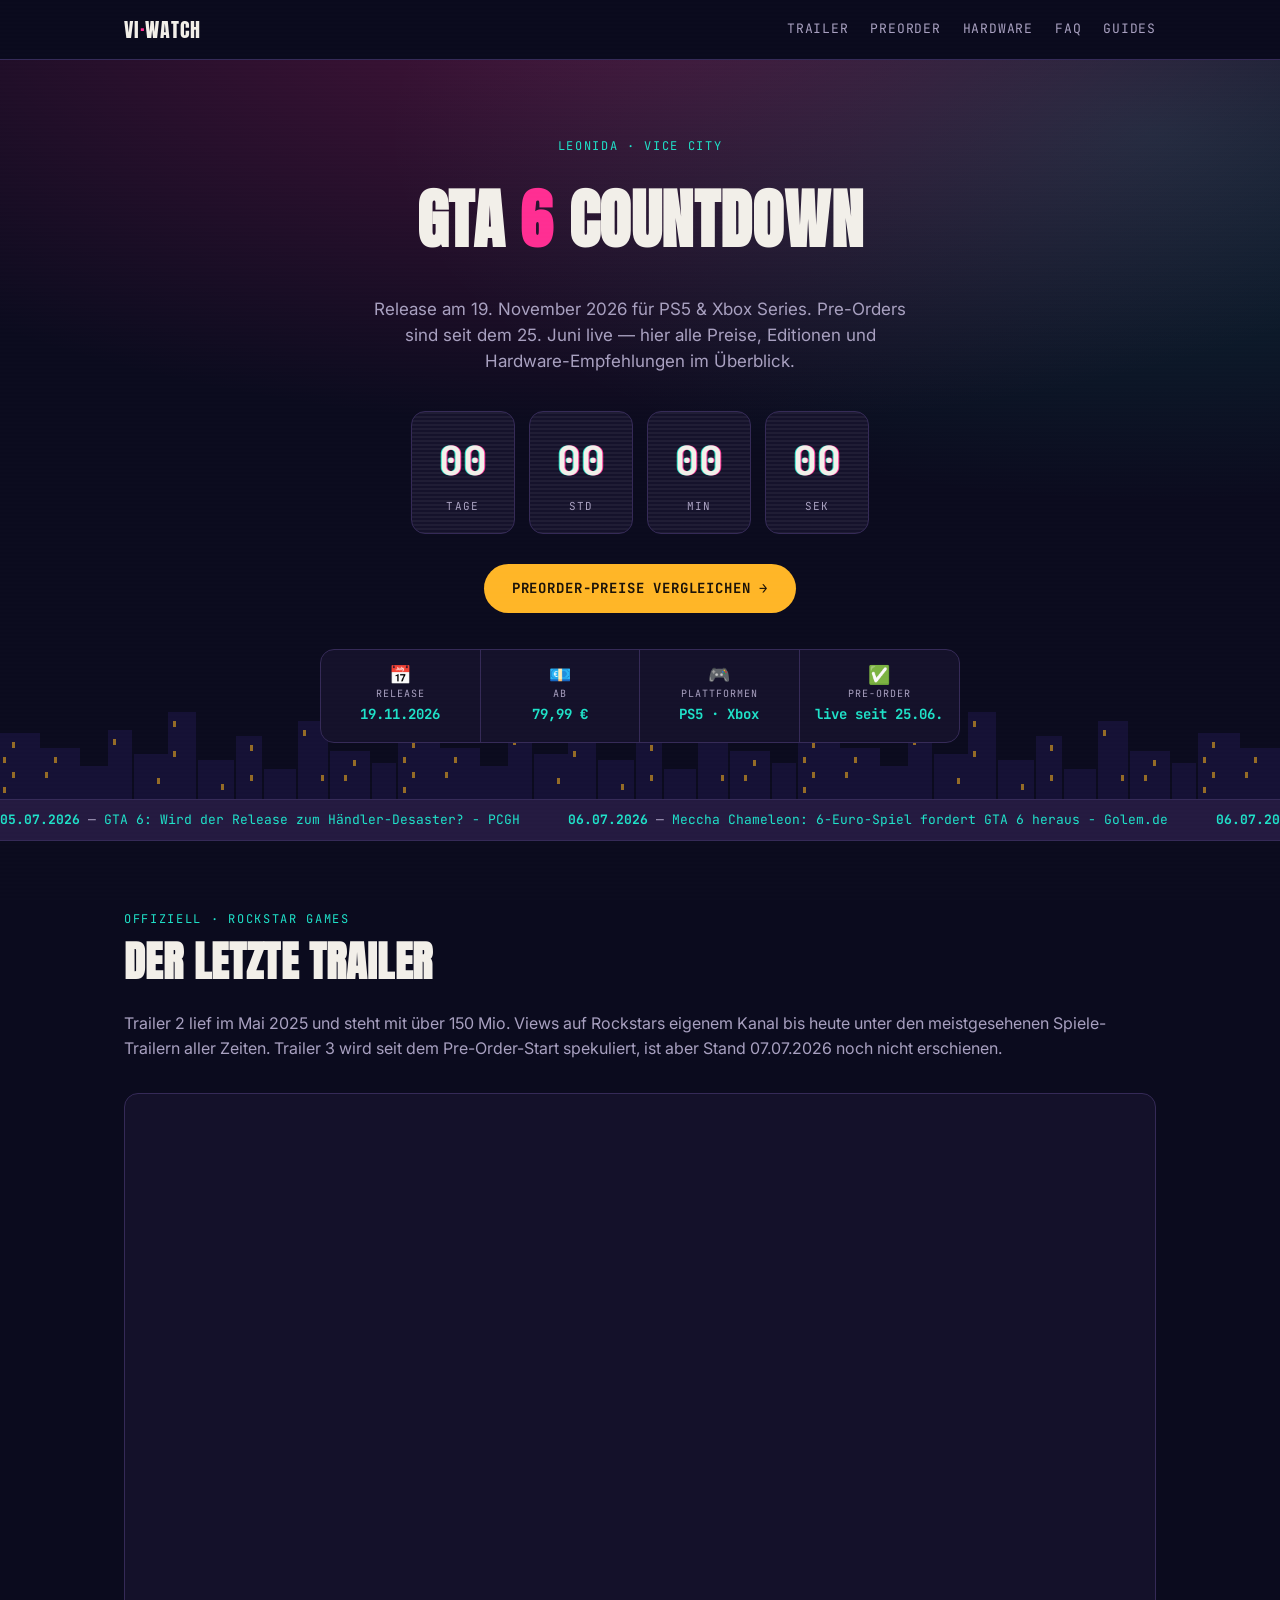
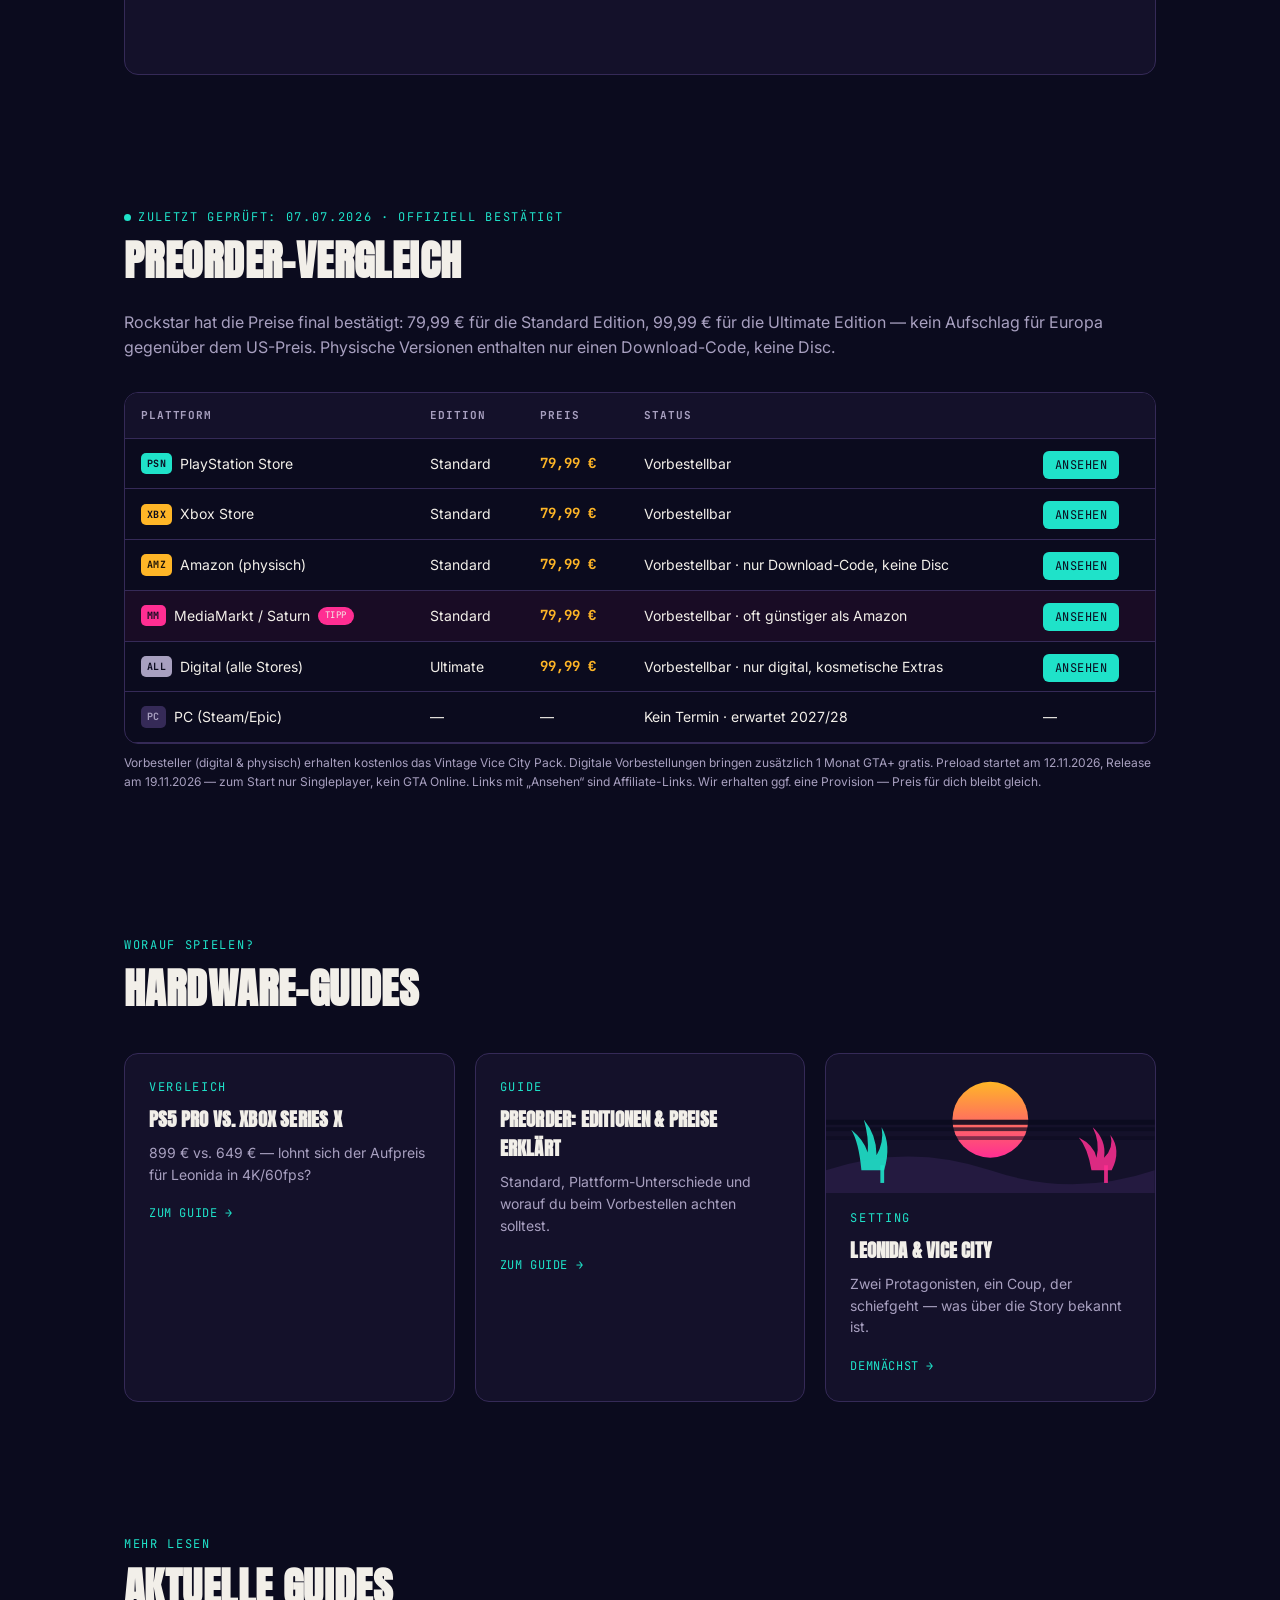
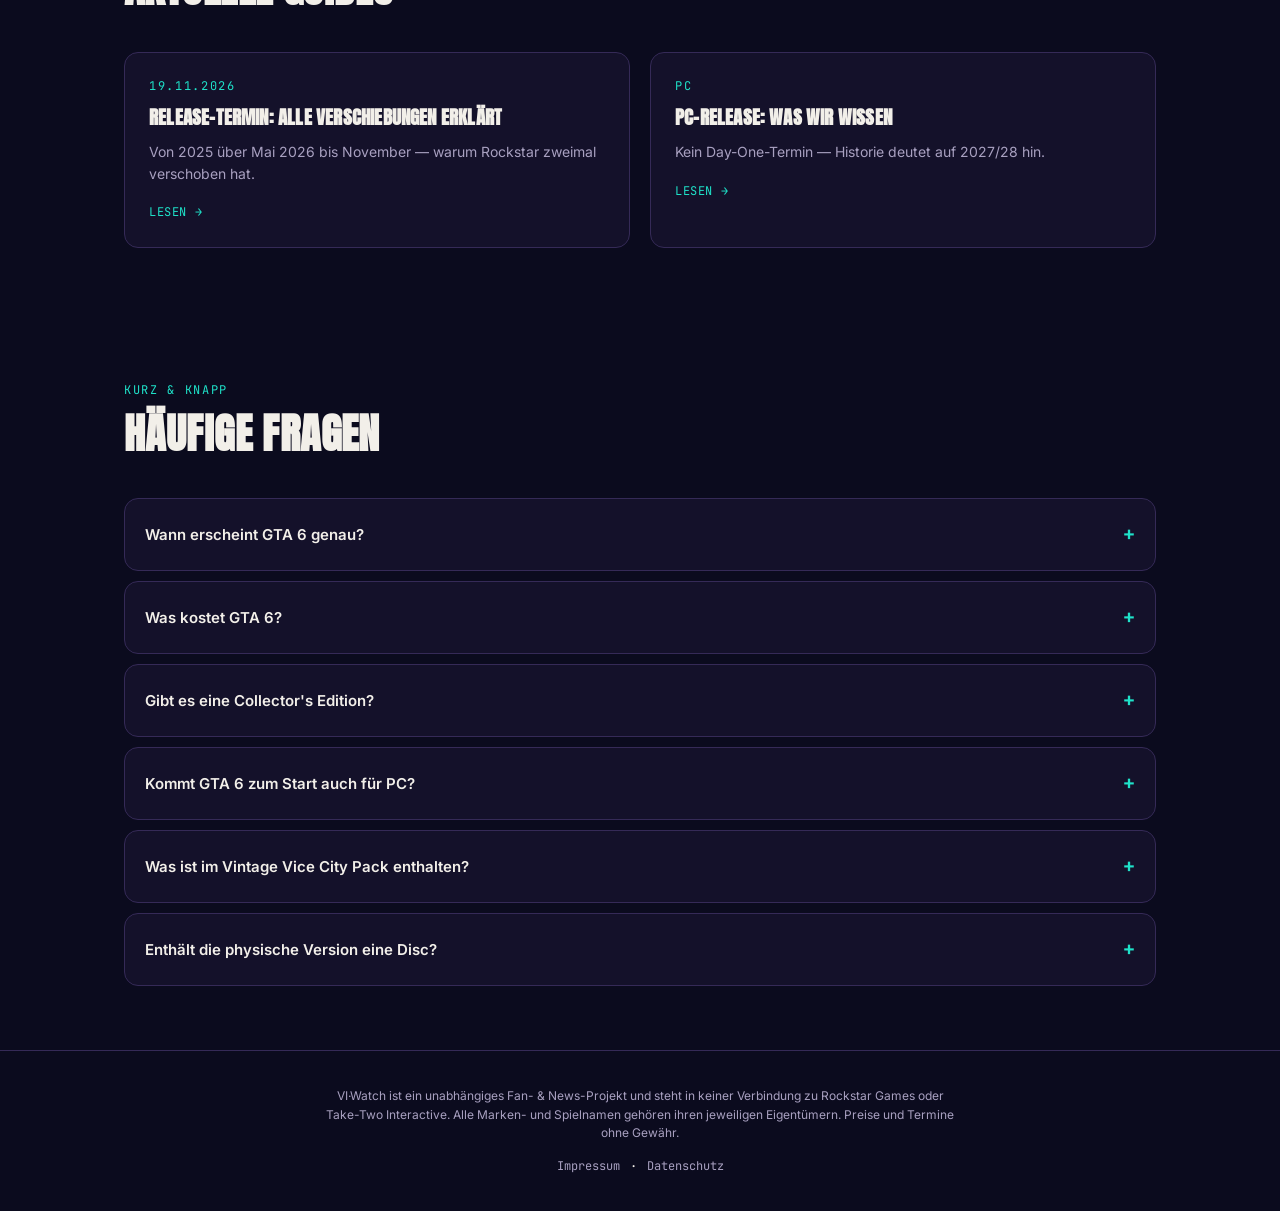
==== commit 978d8127: "Add Google site verification meta tag Add Google site verification meta tag to index.html" ====
--- a/index.html
+++ b/index.html
@@ -21,6 +21,7 @@
 <link rel="preconnect" href="https://fonts.googleapis.com">
 <link href="https://fonts.googleapis.com/css2?family=Anton&family=Inter:wght@400;600;700&family=JetBrains+Mono:wght@500;700&display=swap" rel="stylesheet">
 <link rel="stylesheet" href="css/style.css">
+<meta name="google-site-verification" content="24-p9pNLSEVLA7XYy8ynx0TkYXEGXsWnKeYws7R5Zsg" />
 <!-- GA4: Snippet hier einfügen -->
 <script type="application/ld+json">
 {
--- a/css/style.css
+++ b/css/style.css
@@ -152,6 +152,16 @@
 @media (max-width: 520px){
   .quickfacts li{flex:1 1 45%;border-right:none;border-bottom:1px solid var(--line);}
   .quickfacts li:nth-child(2n){border-right:1px solid var(--line);}
+}
+
+/* ===== Video embed ===== */
+.video-embed{
+  position:relative;width:100%;padding-top:56.25%;
+  border:1px solid var(--line);border-radius:var(--radius);overflow:hidden;
+  background:var(--surface);
+}
+.video-embed iframe{
+  position:absolute;inset:0;width:100%;height:100%;border:0;
 }
 
 /* ===== Ticker ===== */
@@ -246,6 +256,9 @@
 .card p{font-size:14px;margin:0 0 14px;}
 .card a.more{font-family:var(--font-mono);font-size:12px;text-transform:uppercase;letter-spacing:.05em;}
 
+.card-scene{padding-top:0;overflow:hidden;}
+.card-art{width:calc(100% + 48px);margin:0 -24px 16px;display:block;}
+
 /* Footer */
 footer{border-top:1px solid var(--line);padding:36px 0;text-align:center;}
 footer p{font-size:12px;color:var(--text-dim);max-width:640px;margin:0 auto 14px;}
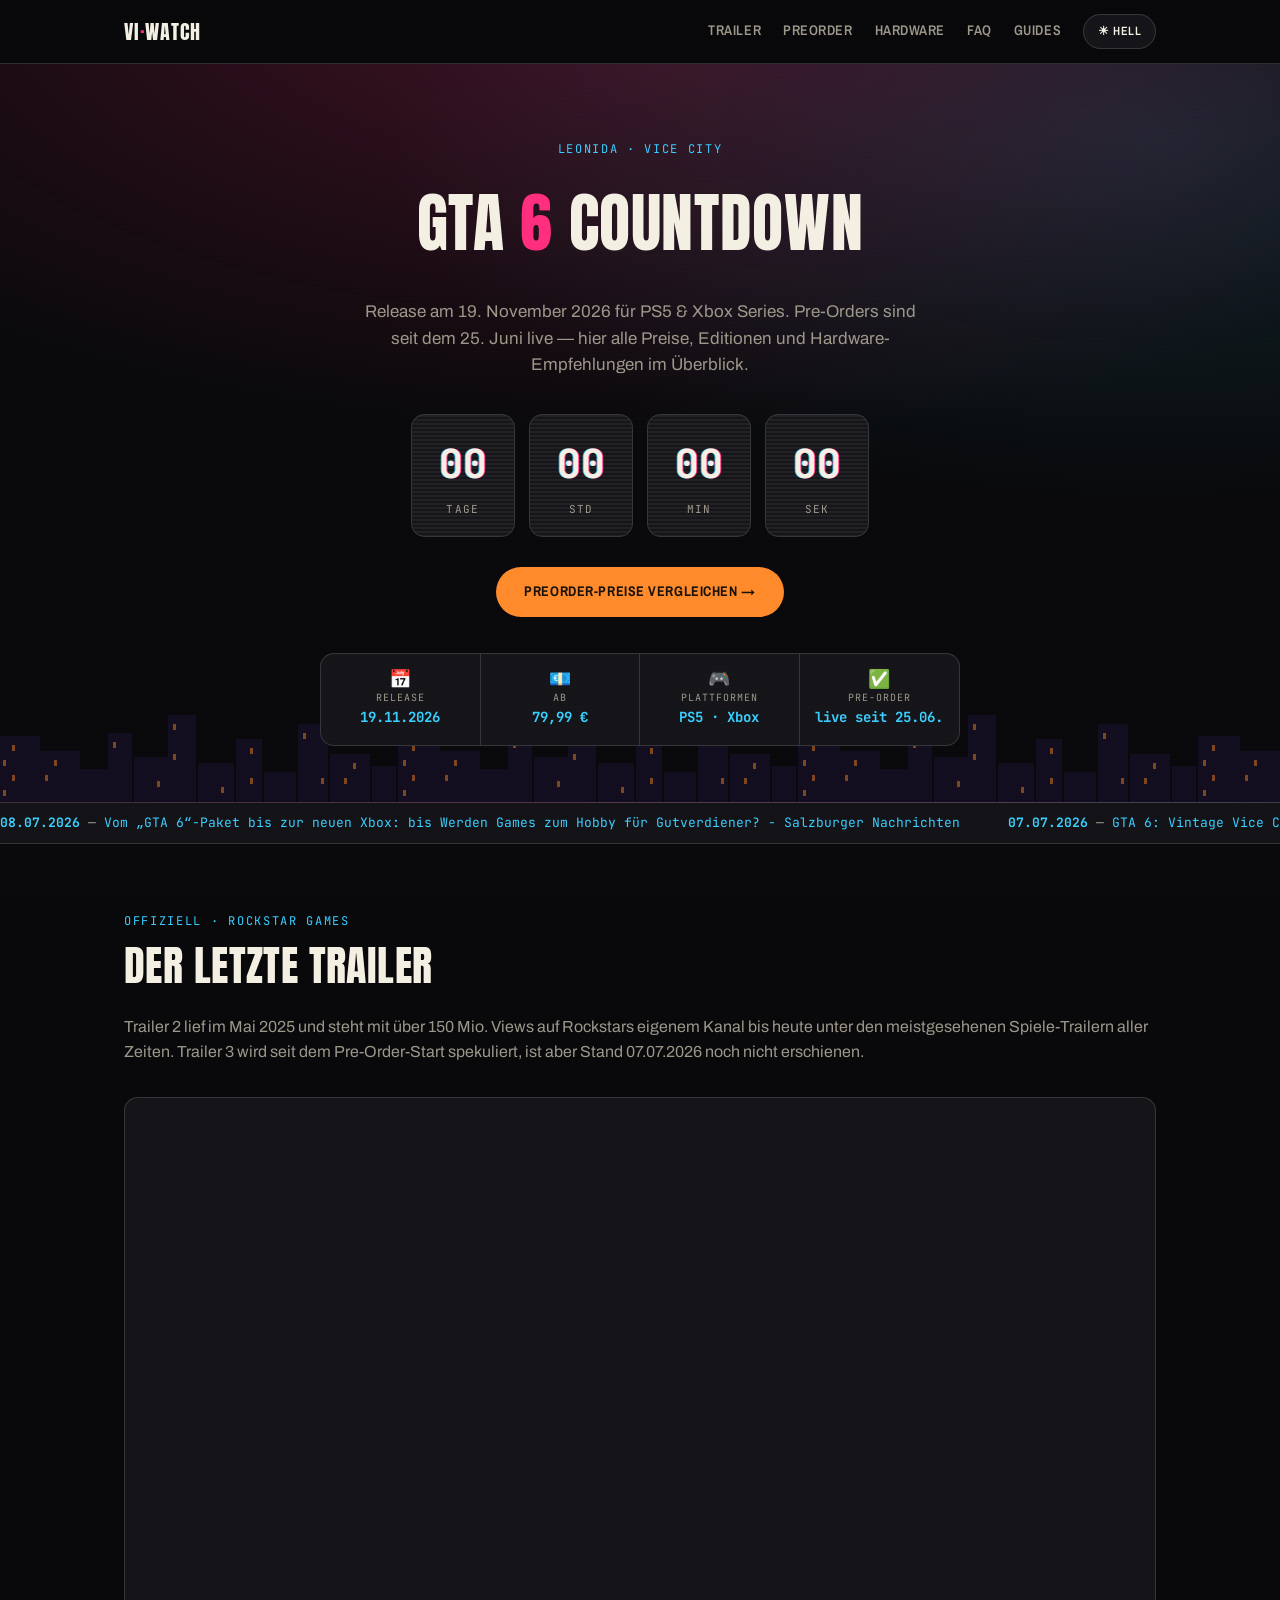
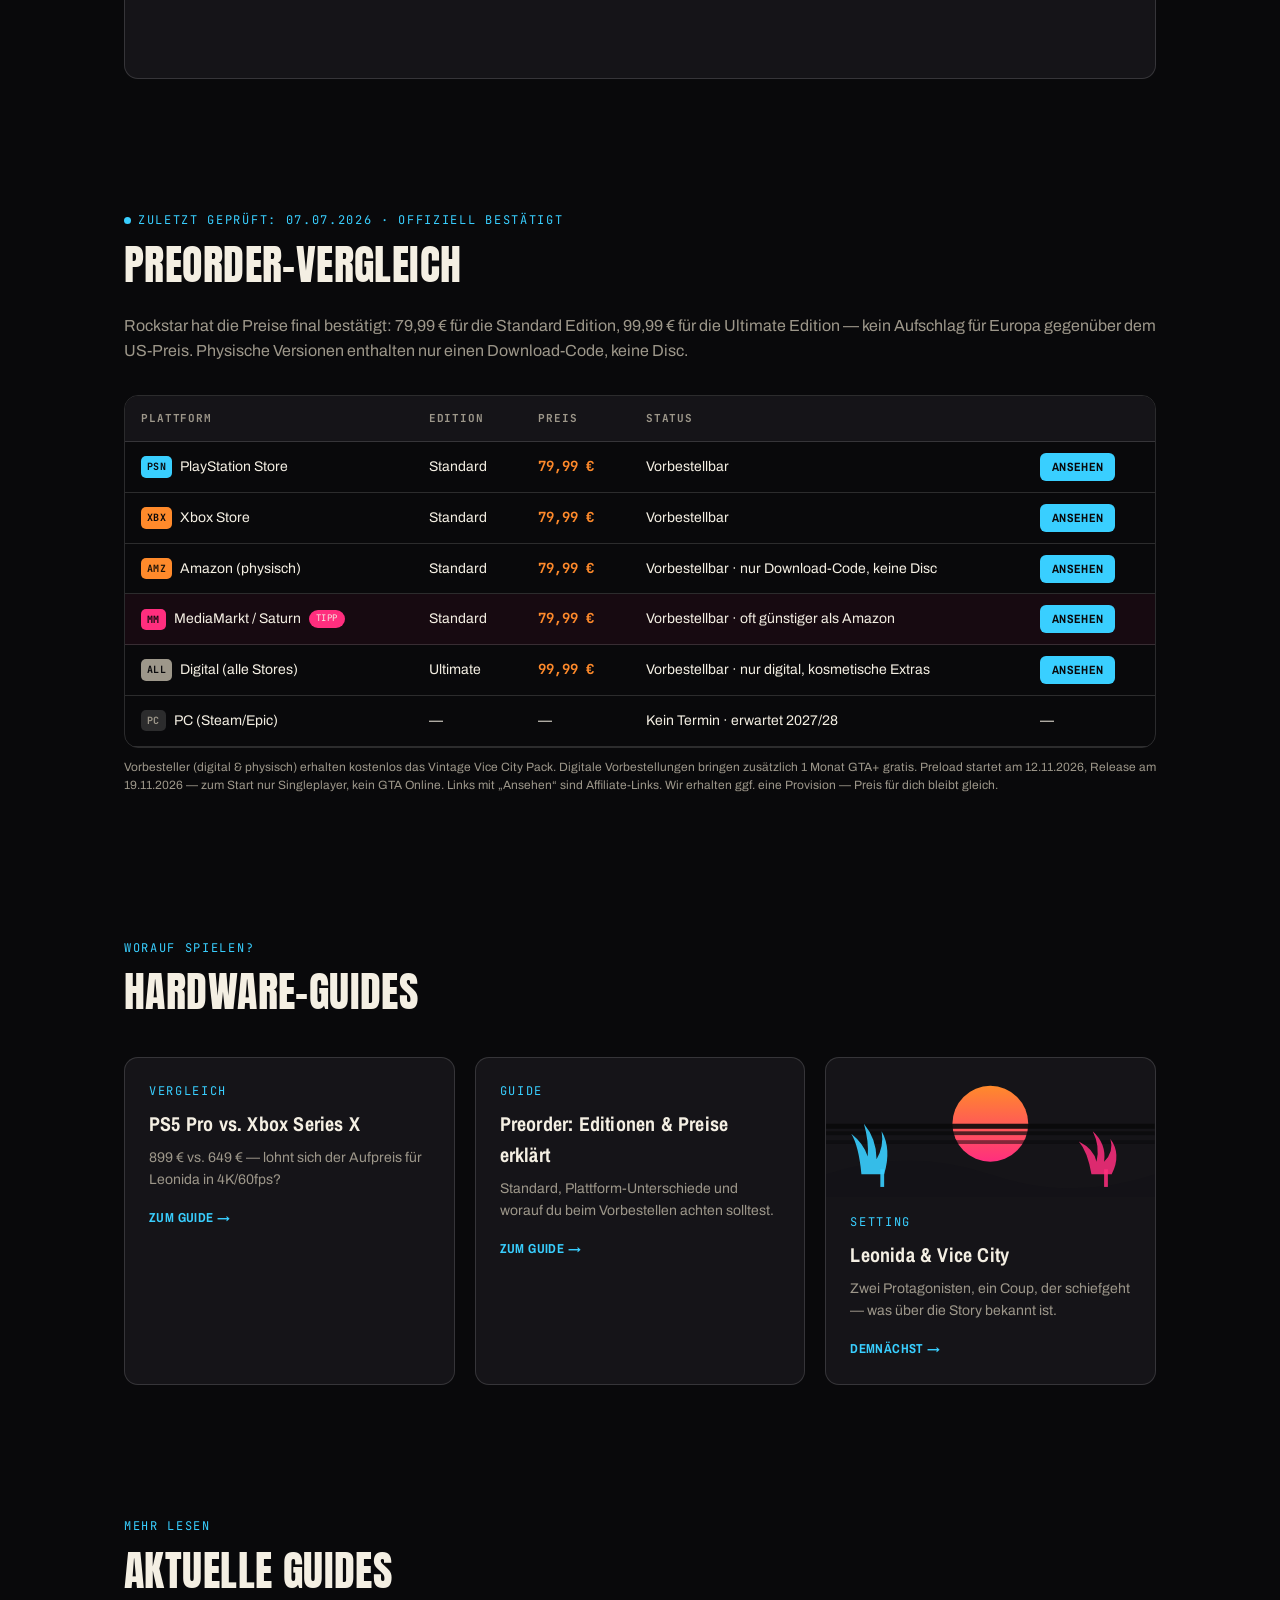
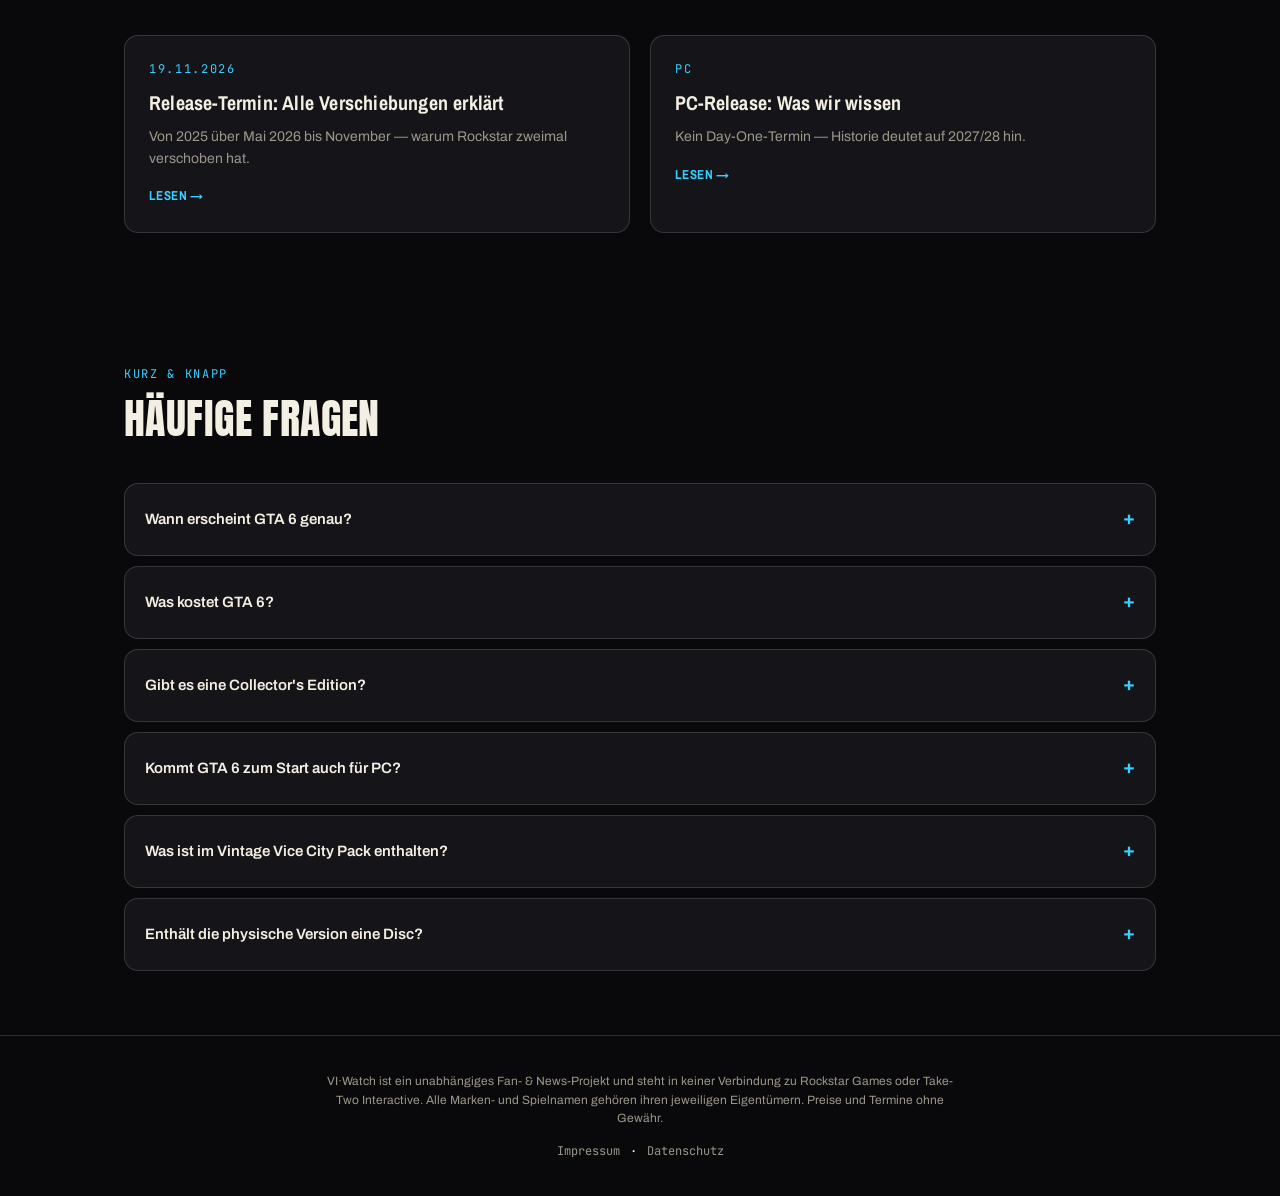
==== commit cdda7599: "Implement theme toggle button in navigation Added theme toggle button for dark/light mode." ====
--- a/index.html
+++ b/index.html
@@ -3,6 +3,7 @@
 <head>
 <meta charset="UTF-8">
 <meta name="viewport" content="width=device-width, initial-scale=1">
+<script>(function(){try{var t=localStorage.getItem('viwatch-theme');if(t)document.documentElement.setAttribute('data-theme',t);}catch(e){}})();</script>
 <title>GTA 6 Countdown &amp; Preorder-Guide 2026 | VI Watch</title>
 <meta name="description" content="Live-Countdown bis zum GTA 6 Release am 19. November 2026, aktuelle Preorder-Preise im Vergleich und Hardware-Guides für PS5 Pro & Xbox Series X.">
 <link rel="canonical" href="https://vi-watch.de/">
@@ -19,10 +20,18 @@
 <meta name="twitter:image" content="https://vi-watch.de/assets/og-image-small_1.png">
 
 <link rel="preconnect" href="https://fonts.googleapis.com">
-<link href="https://fonts.googleapis.com/css2?family=Anton&family=Inter:wght@400;600;700&family=JetBrains+Mono:wght@500;700&display=swap" rel="stylesheet">
+<link rel="preconnect" href="https://fonts.gstatic.com" crossorigin>
+<link href="https://fonts.googleapis.com/css2?family=Anton&family=Archivo:ital,wght@0,400;0,600;0,700;1,500&family=Archivo+Narrow:wght@500;600;700&family=JetBrains+Mono:wght@500;700&display=swap" rel="stylesheet">
 <link rel="stylesheet" href="css/style.css">
 <meta name="google-site-verification" content="24-p9pNLSEVLA7XYy8ynx0TkYXEGXsWnKeYws7R5Zsg" />
-<!-- GA4: Snippet hier einfügen -->
+<!-- Google tag (gtag.js) -->
+<script async src="https://www.googletagmanager.com/gtag/js?id=G-PHENVWCTR6"></script>
+<script>
+  window.dataLayer = window.dataLayer || [];
+  function gtag(){dataLayer.push(arguments);}
+  gtag('js', new Date());
+  gtag('config', 'G-PHENVWCTR6');
+</script>
 <script type="application/ld+json">
 {
   "@context": "https://schema.org",
@@ -49,6 +58,7 @@
       <li><a href="#hardware">Hardware</a></li>
       <li><a href="#faq">FAQ</a></li>
       <li><a href="#guides">Guides</a></li>
+      <li><button id="theme-toggle" class="theme-toggle" type="button" aria-label="Zwischen Dark und Light Mode wechseln">☀ Hell</button></li>
     </ul>
   </div>
 </nav>
--- a/css/style.css
+++ b/css/style.css
@@ -1,18 +1,29 @@
 /* ===== Tokens ===== */
-:root{
-  --bg:#0B0B1E;
-  --surface:#14112A;
-  --surface-2:#241A40;
-  --line:#352A57;
-  --magenta:#FF2E92;
-  --cyan:#1FE2C9;
-  --amber:#FFB627;
-  --text:#F2EFE9;
-  --text-dim:#A8A0C0;
+:root, [data-theme="dark"]{
+  --bg:#09090b;
+  --surface:#151418;
+  --surface-2:#131217;
+  --line:rgba(255,255,255,.14);
+  --line-2:rgba(255,255,255,.06);
+  --magenta:#FF2E7E;
+  --cyan:#39CFFF;
+  --amber:#FF8A2B;
+  --text:#F4EFE3;
+  --text-dim:#9D978A;
   --font-display:'Anton',sans-serif;
-  --font-body:'Inter',system-ui,sans-serif;
+  --font-body:'Archivo',sans-serif;
+  --font-narrow:'Archivo Narrow',sans-serif;
   --font-mono:'JetBrains Mono',monospace;
   --radius:14px;
+}
+[data-theme="light"]{
+  --bg:#ECE4D5;
+  --surface:#F5EFE3;
+  --surface-2:#FBF6EA;
+  --line:rgba(0,0,0,.16);
+  --line-2:rgba(0,0,0,.06);
+  --text:#141216;
+  --text-dim:#5C574D;
 }
 
 *{box-sizing:border-box;}
@@ -25,6 +36,7 @@
   line-height:1.55;
   -webkit-font-smoothing:antialiased;
   overflow-x:hidden;
+  transition:background-color .2s ease, color .2s ease;
 }
 a{color:var(--cyan);text-decoration:none;}
 a:hover{text-decoration:underline;}
@@ -39,26 +51,34 @@
   text-transform:uppercase;
   color:var(--cyan);
 }
-h1,h2,h3{font-family:var(--font-display);text-transform:uppercase;letter-spacing:.01em;margin:0 0 .4em;}
+h1,h2,h3{font-family:var(--font-display);font-weight:400;text-transform:uppercase;letter-spacing:.01em;margin:0 0 .4em;}
 h2{font-size:clamp(28px,4vw,42px);}
 p{color:var(--text-dim);}
 
 /* ===== Nav ===== */
 .nav{
   position:sticky;top:0;z-index:50;
-  background:rgba(11,11,30,.85);
+  background:rgba(9,9,11,.82);
   backdrop-filter:blur(10px);
   border-bottom:1px solid var(--line);
-}
+  transition:background-color .2s ease, border-color .2s ease;
+}
+[data-theme="light"] .nav{background:rgba(236,228,213,.82);}
 .nav .wrap{display:flex;align-items:center;justify-content:space-between;padding:14px 24px;}
 .brand{font-family:var(--font-display);font-size:20px;letter-spacing:.04em;color:var(--text);}
 .brand span{color:var(--magenta);}
-.nav ul{display:flex;gap:22px;list-style:none;margin:0;padding:0;font-family:var(--font-mono);font-size:13px;text-transform:uppercase;letter-spacing:.06em;}
+.nav ul{display:flex;align-items:center;gap:22px;list-style:none;margin:0;padding:0;font-family:var(--font-narrow);font-weight:600;font-size:14px;text-transform:uppercase;letter-spacing:.04em;}
 .nav a{color:var(--text-dim);}
 .nav a:hover{color:var(--cyan);text-decoration:none;}
+.theme-toggle{
+  font:inherit;font-family:var(--font-narrow);font-weight:600;font-size:12px;text-transform:uppercase;letter-spacing:.04em;
+  cursor:pointer;color:var(--text);background:var(--surface);border:1px solid var(--line);
+  padding:7px 14px;border-radius:100px;
+}
+.theme-toggle:hover{border-color:var(--magenta);}
 @media (max-width: 640px){
   .nav .wrap{flex-direction:column;align-items:flex-start;gap:10px;padding:14px 20px;}
-  .nav ul{gap:14px;flex-wrap:wrap;font-size:11px;}
+  .nav ul{gap:14px;flex-wrap:wrap;font-size:12px;}
 }
 
 /* ===== Hero / Countdown ===== */
@@ -66,8 +86,8 @@
   padding:72px 0 56px;
   text-align:center;
   background:
-    radial-gradient(ellipse 80% 60% at 50% -10%, rgba(255,46,146,.25), transparent),
-    radial-gradient(ellipse 60% 50% at 90% 10%, rgba(31,226,201,.15), transparent);
+    radial-gradient(ellipse 80% 60% at 50% -10%, rgba(255,46,126,.22), transparent),
+    radial-gradient(ellipse 60% 50% at 90% 10%, rgba(57,207,255,.13), transparent);
   border-bottom:1px solid var(--line);
 }
 .hero h1{font-size:clamp(34px,6vw,64px);margin-top:14px;}
@@ -90,6 +110,9 @@
   background:repeating-linear-gradient(to bottom, rgba(255,255,255,.05) 0 2px, transparent 2px 4px);
   pointer-events:none;
 }
+[data-theme="light"] .countdown .unit::before{
+  background:repeating-linear-gradient(to bottom, rgba(0,0,0,.04) 0 2px, transparent 2px 4px);
+}
 .countdown .num{
   display:block;
   font-family:var(--font-mono);
@@ -123,10 +146,10 @@
   display:inline-block;
   background:var(--amber);
   color:#1a1208;
-  font-family:var(--font-mono);
+  font-family:var(--font-narrow);
   font-weight:700;
   text-transform:uppercase;
-  letter-spacing:.06em;
+  letter-spacing:.04em;
   font-size:14px;
   padding:14px 28px;
   border-radius:999px;
@@ -178,13 +201,13 @@
 .live-dot{
   display:inline-block;width:7px;height:7px;border-radius:50%;
   background:var(--cyan);margin-right:7px;
-  box-shadow:0 0 0 0 rgba(31,226,201,.6);
+  box-shadow:0 0 0 0 rgba(57,207,255,.6);
   animation:pulse 2s infinite;
 }
 @keyframes pulse{
-  0%{box-shadow:0 0 0 0 rgba(31,226,201,.55);}
-  70%{box-shadow:0 0 0 6px rgba(31,226,201,0);}
-  100%{box-shadow:0 0 0 0 rgba(31,226,201,0);}
+  0%{box-shadow:0 0 0 0 rgba(57,207,255,.55);}
+  70%{box-shadow:0 0 0 6px rgba(57,207,255,0);}
+  100%{box-shadow:0 0 0 0 rgba(57,207,255,0);}
 }
 @media (prefers-reduced-motion: reduce){
   .live-dot{animation:none;}
@@ -197,7 +220,7 @@
 thead th{font-family:var(--font-mono);font-size:11px;text-transform:uppercase;letter-spacing:.08em;color:var(--text-dim);background:var(--surface);}
 tbody tr:hover{background:var(--surface);}
 td.price{font-family:var(--font-mono);color:var(--amber);font-weight:700;}
-td a.buy{font-family:var(--font-mono);font-size:12px;color:var(--bg);background:var(--cyan);padding:6px 12px;border-radius:6px;text-transform:uppercase;letter-spacing:.04em;}
+td a.buy{font-family:var(--font-narrow);font-weight:700;font-size:12px;color:var(--bg);background:var(--cyan);padding:6px 12px;border-radius:6px;text-transform:uppercase;letter-spacing:.03em;}
 td a.buy:hover{text-decoration:none;opacity:.85;}
 .note{font-size:12px;color:var(--text-dim);margin-top:10px;}
 
@@ -209,7 +232,7 @@
 }
 .badge-psn{background:var(--cyan);}
 .badge-xbx{background:var(--amber);}
-.badge-amz{background:#FFB627;color:#1a1208;}
+.badge-amz{background:var(--amber);color:#1a1208;}
 .badge-mm{background:var(--magenta);}
 .badge-all{background:var(--text-dim);color:var(--bg);}
 .badge-pc{background:var(--line);color:var(--text-dim);}
@@ -217,7 +240,7 @@
   font-family:var(--font-mono);font-size:9px;text-transform:uppercase;letter-spacing:.06em;
   background:var(--magenta);color:var(--text);padding:2px 7px;border-radius:999px;
 }
-.row-tip{background:rgba(255,46,146,.06);}
+.row-tip{background:rgba(255,46,126,.06);}
 
 /* Responsive: stacked cards below 700px instead of horizontal scroll */
 @media (max-width: 700px){
@@ -252,9 +275,9 @@
 }
 .card:hover{border-color:var(--magenta);transform:translateY(-3px);}
 .card .eyebrow{margin-bottom:8px;display:block;}
-.card h3{font-size:19px;margin-bottom:8px;}
+.card h3{font-family:var(--font-narrow);font-weight:700;text-transform:none;font-size:20px;margin-bottom:8px;}
 .card p{font-size:14px;margin:0 0 14px;}
-.card a.more{font-family:var(--font-mono);font-size:12px;text-transform:uppercase;letter-spacing:.05em;}
+.card a.more{font-family:var(--font-narrow);font-weight:700;font-size:13px;text-transform:uppercase;letter-spacing:.03em;}
 
 .card-scene{padding-top:0;overflow:hidden;}
 .card-art{width:calc(100% + 48px);margin:0 -24px 16px;display:block;}
@@ -265,30 +288,83 @@
 footer .links{font-family:var(--font-mono);font-size:12px;}
 footer .links a{margin:0 10px;color:var(--text-dim);}
 
-/* Article pages */
-.article{padding:56px 0;max-width:680px;margin:0 auto;}
-.article h1{font-size:clamp(28px,5vw,40px);}
+/* ===== Article pages ===== */
+.article-hero{
+  position:relative;min-height:420px;display:flex;flex-direction:column;justify-content:flex-end;
+  overflow:hidden;background:var(--surface-2);border-bottom:1px solid var(--line);
+}
+.article-hero .scene{position:absolute;inset:0;z-index:0;}
+.article-hero .fade{
+  position:absolute;inset:0;z-index:1;pointer-events:none;
+  background:linear-gradient(180deg, rgba(0,0,0,.35) 0%, rgba(0,0,0,.1) 34%, rgba(0,0,0,.82) 100%);
+}
+[data-theme="light"] .article-hero .fade{
+  background:linear-gradient(180deg, rgba(0,0,0,.08) 0%, rgba(0,0,0,.02) 34%, rgba(0,0,0,.55) 100%);
+}
+.article-hero .inner{position:relative;z-index:2;width:100%;max-width:720px;margin:0 auto;padding:88px 24px 40px;color:#fff;}
+.article-hero .crumbs{display:flex;align-items:center;gap:12px;margin-bottom:18px;flex-wrap:wrap;}
+.article-hero .crumbs a{font-family:var(--font-mono);font-size:12px;letter-spacing:.08em;text-transform:uppercase;color:rgba(255,255,255,.8);}
+.article-hero .tag{
+  font-family:var(--font-mono);font-weight:700;font-size:11px;letter-spacing:.14em;text-transform:uppercase;
+  color:#fff;background:var(--magenta);padding:5px 11px;border-radius:100px;
+}
+.article-hero h1{font-size:clamp(32px,6vw,56px);line-height:.95;margin:0;text-shadow:0 6px 40px rgba(0,0,0,.5);color:#fff;}
+.article-hero .dek{max-width:600px;font-size:17px;line-height:1.5;margin:18px 0 0;color:rgba(255,255,255,.92);}
+.article-hero .meta-row{display:flex;align-items:center;gap:16px;margin-top:22px;font-family:var(--font-mono);font-size:12px;letter-spacing:.04em;color:rgba(255,255,255,.7);flex-wrap:wrap;}
+
+.article{padding:0 0 56px;max-width:680px;margin:0 auto;}
+.article .wrap-inner{padding:48px 24px 0;}
 .article .meta{font-family:var(--font-mono);font-size:12px;color:var(--text-dim);margin-bottom:24px;}
-.article h2{font-size:22px;margin-top:36px;}
-.article p{color:var(--text);font-size:16px;}
+.article h2{font-size:30px;margin-top:44px;margin-bottom:16px;}
+.article p{color:var(--text);font-size:17px;line-height:1.72;}
+.article .lede{font-size:20px;line-height:1.6;color:var(--text);}
 .disclaimer-box{
-  background:var(--surface);border:1px solid var(--line);border-radius:var(--radius);
+  background:var(--surface);border:1px dashed var(--line);border-radius:12px;
   padding:16px 20px;font-size:13px;color:var(--text-dim);margin:30px 0;
 }
-
-/* ===== Signature: Vice City skyline silhouette in hero ===== */
+.disclaimer-box strong{color:var(--text);}
+
+.pullquote{
+  margin:0 0 26px;padding:20px 26px;border-left:3px solid var(--magenta);
+  background:var(--surface);border-radius:0 12px 12px 0;
+  font-family:var(--font-narrow);font-weight:600;font-size:21px;line-height:1.4;color:var(--text);
+}
+
+.spec-table{border:1px solid var(--line);border-radius:14px;overflow:hidden;margin:0 0 28px;}
+.spec-table .row{display:grid;grid-template-columns:1.4fr 1fr 1fr;align-items:center;padding:14px 20px;border-bottom:1px solid var(--line-2);font-size:15px;}
+.spec-table .row:last-child{border-bottom:none;}
+.spec-table .head{background:var(--surface);font-family:var(--font-mono);font-size:11px;letter-spacing:.1em;text-transform:uppercase;color:var(--text-dim);border-bottom:1px solid var(--line);}
+.spec-table .label{font-family:var(--font-narrow);font-weight:700;}
+.spec-table .a{color:var(--text);}
+.spec-table .b{color:var(--text-dim);}
+
+/* ===== Signature: Vice City skyline silhouette ===== */
+.skyline-bg{
+  position:absolute;inset:0;
+  background:
+    radial-gradient(ellipse 70% 60% at 50% 20%, rgba(255,46,126,.35), transparent 60%),
+    radial-gradient(ellipse 50% 40% at 85% 10%, rgba(57,207,255,.2), transparent 60%),
+    linear-gradient(180deg, #1a1030 0%, #2b1440 55%, #09090b 100%);
+}
+.skyline-bg::after{
+  content:"";
+  position:absolute;left:0;right:0;bottom:0;height:55%;
+  background-image:url("data:image/svg+xml,<svg xmlns='http://www.w3.org/2000/svg' viewBox='0 0 400 60' preserveAspectRatio='none'><rect x='0' y='26' width='40' height='34' fill='%2309090b'/><rect x='40' y='38' width='30' height='22' fill='%2309090b'/><rect x='68' y='14' width='24' height='46' fill='%2309090b'/><rect x='94' y='30' width='34' height='30' fill='%2309090b'/><rect x='128' y='2' width='28' height='58' fill='%2309090b'/><rect x='158' y='34' width='36' height='26' fill='%2309090b'/><rect x='196' y='18' width='26' height='42' fill='%2309090b'/><rect x='224' y='40' width='32' height='20' fill='%2309090b'/><rect x='258' y='8' width='30' height='52' fill='%2309090b'/><rect x='290' y='28' width='40' height='32' fill='%2309090b'/><rect x='332' y='36' width='24' height='24' fill='%2309090b'/><rect x='358' y='16' width='42' height='44' fill='%2309090b'/><rect x='14' y='32' width='3' height='4' fill='%23FF8A2B' opacity='0.85'/><rect x='5' y='42' width='3' height='4' fill='%23FF8A2B' opacity='0.85'/><rect x='73' y='20' width='3' height='4' fill='%23FF8A2B' opacity='0.85'/><rect x='117' y='46' width='3' height='4' fill='%23FF8A2B' opacity='0.85'/><rect x='133' y='8' width='3' height='4' fill='%23FF8A2B' opacity='0.85'/><rect x='133' y='28' width='3' height='4' fill='%23FF8A2B' opacity='0.85'/><rect x='181' y='50' width='3' height='4' fill='%23FF8A2B' opacity='0.85'/><rect x='210' y='24' width='3' height='4' fill='%23FF8A2B' opacity='0.85'/><rect x='210' y='44' width='3' height='4' fill='%23FF8A2B' opacity='0.85'/><rect x='263' y='14' width='3' height='4' fill='%23FF8A2B' opacity='0.85'/><rect x='281' y='44' width='3' height='4' fill='%23FF8A2B' opacity='0.85'/><rect x='313' y='34' width='3' height='4' fill='%23FF8A2B' opacity='0.85'/><rect x='304' y='44' width='3' height='4' fill='%23FF8A2B' opacity='0.85'/><rect x='372' y='22' width='3' height='4' fill='%23FF8A2B' opacity='0.85'/><rect x='363' y='32' width='3' height='4' fill='%23FF8A2B' opacity='0.85'/><rect x='372' y='42' width='3' height='4' fill='%23FF8A2B' opacity='0.85'/><rect x='363' y='52' width='3' height='4' fill='%23FF8A2B' opacity='0.85'/></svg>");
+  background-repeat:repeat-x;background-position:bottom;background-size:400px 90px;opacity:.9;
+}
 .hero{position:relative;overflow:hidden;}
 .hero::after{
   content:"";
   position:absolute;left:0;right:0;bottom:0;
   height:90px;
-  background-image:url("data:image/svg+xml,<svg xmlns='http://www.w3.org/2000/svg' viewBox='0 0 400 60' preserveAspectRatio='none'><rect x='0' y='26' width='40' height='34' fill='%231a1442'/><rect x='40' y='38' width='30' height='22' fill='%231a1442'/><rect x='68' y='14' width='24' height='46' fill='%231a1442'/><rect x='94' y='30' width='34' height='30' fill='%231a1442'/><rect x='128' y='2' width='28' height='58' fill='%231a1442'/><rect x='158' y='34' width='36' height='26' fill='%231a1442'/><rect x='196' y='18' width='26' height='42' fill='%231a1442'/><rect x='224' y='40' width='32' height='20' fill='%231a1442'/><rect x='258' y='8' width='30' height='52' fill='%231a1442'/><rect x='290' y='28' width='40' height='32' fill='%231a1442'/><rect x='332' y='36' width='24' height='24' fill='%231a1442'/><rect x='358' y='16' width='42' height='44' fill='%231a1442'/><rect x='14' y='32' width='3' height='4' fill='%23FFB627' opacity='0.85'/><rect x='5' y='42' width='3' height='4' fill='%23FFB627' opacity='0.85'/><rect x='73' y='20' width='3' height='4' fill='%23FFB627' opacity='0.85'/><rect x='117' y='46' width='3' height='4' fill='%23FFB627' opacity='0.85'/><rect x='133' y='8' width='3' height='4' fill='%23FFB627' opacity='0.85'/><rect x='133' y='28' width='3' height='4' fill='%23FFB627' opacity='0.85'/><rect x='181' y='50' width='3' height='4' fill='%23FFB627' opacity='0.85'/><rect x='210' y='24' width='3' height='4' fill='%23FFB627' opacity='0.85'/><rect x='210' y='44' width='3' height='4' fill='%23FFB627' opacity='0.85'/><rect x='263' y='14' width='3' height='4' fill='%23FFB627' opacity='0.85'/><rect x='281' y='44' width='3' height='4' fill='%23FFB627' opacity='0.85'/><rect x='313' y='34' width='3' height='4' fill='%23FFB627' opacity='0.85'/><rect x='304' y='44' width='3' height='4' fill='%23FFB627' opacity='0.85'/><rect x='372' y='22' width='3' height='4' fill='%23FFB627' opacity='0.85'/><rect x='363' y='32' width='3' height='4' fill='%23FFB627' opacity='0.85'/><rect x='372' y='42' width='3' height='4' fill='%23FFB627' opacity='0.85'/><rect x='363' y='52' width='3' height='4' fill='%23FFB627' opacity='0.85'/></svg>");
+  background-image:url("data:image/svg+xml,<svg xmlns='http://www.w3.org/2000/svg' viewBox='0 0 400 60' preserveAspectRatio='none'><rect x='0' y='26' width='40' height='34' fill='%231a1030'/><rect x='40' y='38' width='30' height='22' fill='%231a1030'/><rect x='68' y='14' width='24' height='46' fill='%231a1030'/><rect x='94' y='30' width='34' height='30' fill='%231a1030'/><rect x='128' y='2' width='28' height='58' fill='%231a1030'/><rect x='158' y='34' width='36' height='26' fill='%231a1030'/><rect x='196' y='18' width='26' height='42' fill='%231a1030'/><rect x='224' y='40' width='32' height='20' fill='%231a1030'/><rect x='258' y='8' width='30' height='52' fill='%231a1030'/><rect x='290' y='28' width='40' height='32' fill='%231a1030'/><rect x='332' y='36' width='24' height='24' fill='%231a1030'/><rect x='358' y='16' width='42' height='44' fill='%231a1030'/><rect x='14' y='32' width='3' height='4' fill='%23FF8A2B' opacity='0.85'/><rect x='5' y='42' width='3' height='4' fill='%23FF8A2B' opacity='0.85'/><rect x='73' y='20' width='3' height='4' fill='%23FF8A2B' opacity='0.85'/><rect x='117' y='46' width='3' height='4' fill='%23FF8A2B' opacity='0.85'/><rect x='133' y='8' width='3' height='4' fill='%23FF8A2B' opacity='0.85'/><rect x='133' y='28' width='3' height='4' fill='%23FF8A2B' opacity='0.85'/><rect x='181' y='50' width='3' height='4' fill='%23FF8A2B' opacity='0.85'/><rect x='210' y='24' width='3' height='4' fill='%23FF8A2B' opacity='0.85'/><rect x='210' y='44' width='3' height='4' fill='%23FF8A2B' opacity='0.85'/><rect x='263' y='14' width='3' height='4' fill='%23FF8A2B' opacity='0.85'/><rect x='281' y='44' width='3' height='4' fill='%23FF8A2B' opacity='0.85'/><rect x='313' y='34' width='3' height='4' fill='%23FF8A2B' opacity='0.85'/><rect x='304' y='44' width='3' height='4' fill='%23FF8A2B' opacity='0.85'/><rect x='372' y='22' width='3' height='4' fill='%23FF8A2B' opacity='0.85'/><rect x='363' y='32' width='3' height='4' fill='%23FF8A2B' opacity='0.85'/><rect x='372' y='42' width='3' height='4' fill='%23FF8A2B' opacity='0.85'/><rect x='363' y='52' width='3' height='4' fill='%23FF8A2B' opacity='0.85'/></svg>");
   background-repeat:repeat-x;
   background-position:bottom;
   background-size:400px 90px;
-  opacity:.65;
+  opacity:.55;
   pointer-events:none;
 }
+[data-theme="light"] .hero::after{opacity:.15;}
 .hero .wrap{position:relative;z-index:1;}
 
 /* ===== Signature: subtle scanline overlay (ties to "WATCH") ===== */
@@ -299,6 +375,9 @@
   pointer-events:none;
   background:repeating-linear-gradient(to bottom, rgba(0,0,0,0) 0px, rgba(0,0,0,0) 2px, rgba(255,255,255,.02) 3px, rgba(0,0,0,0) 4px);
   mix-blend-mode:overlay;
+}
+[data-theme="light"] body::before{
+  background:repeating-linear-gradient(to bottom, rgba(0,0,0,0) 0px, rgba(0,0,0,0) 2px, rgba(0,0,0,.015) 3px, rgba(0,0,0,0) 4px);
 }
 @media (prefers-reduced-motion: reduce){
   body::before{display:none;}
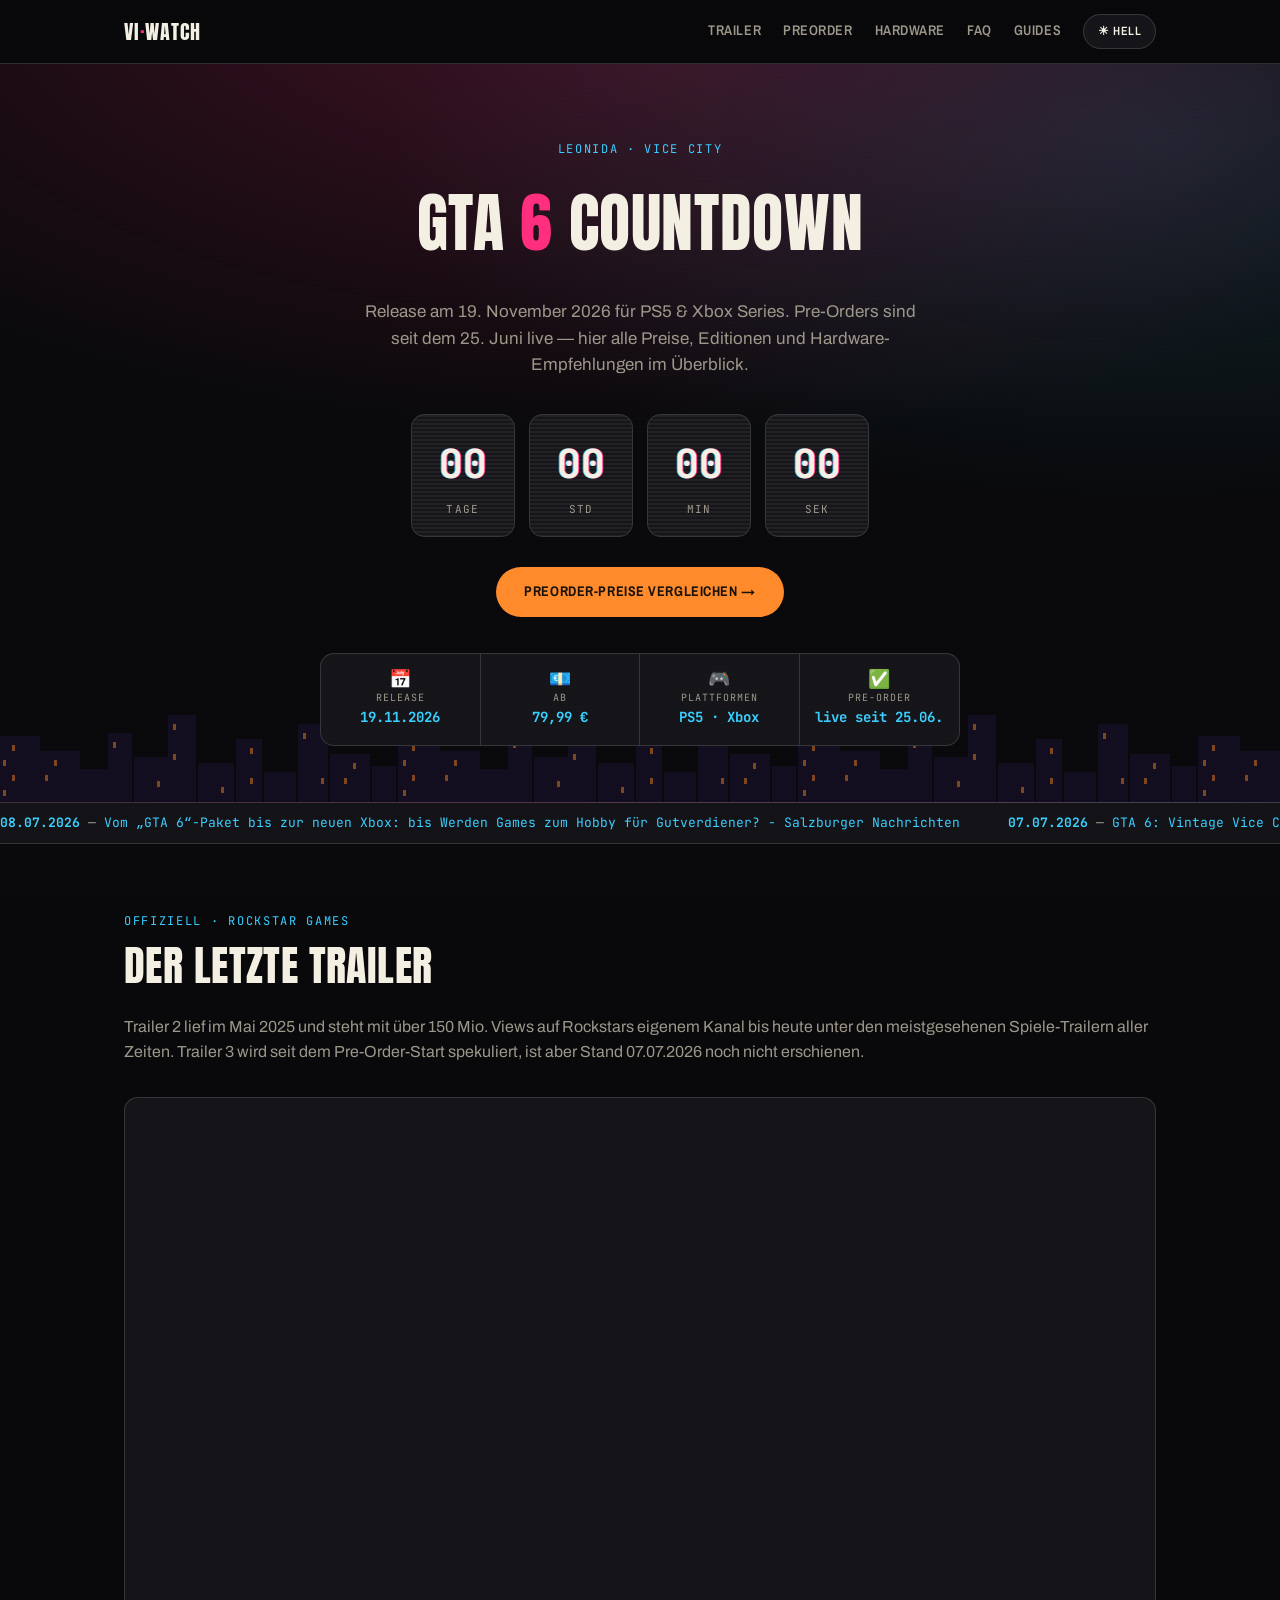
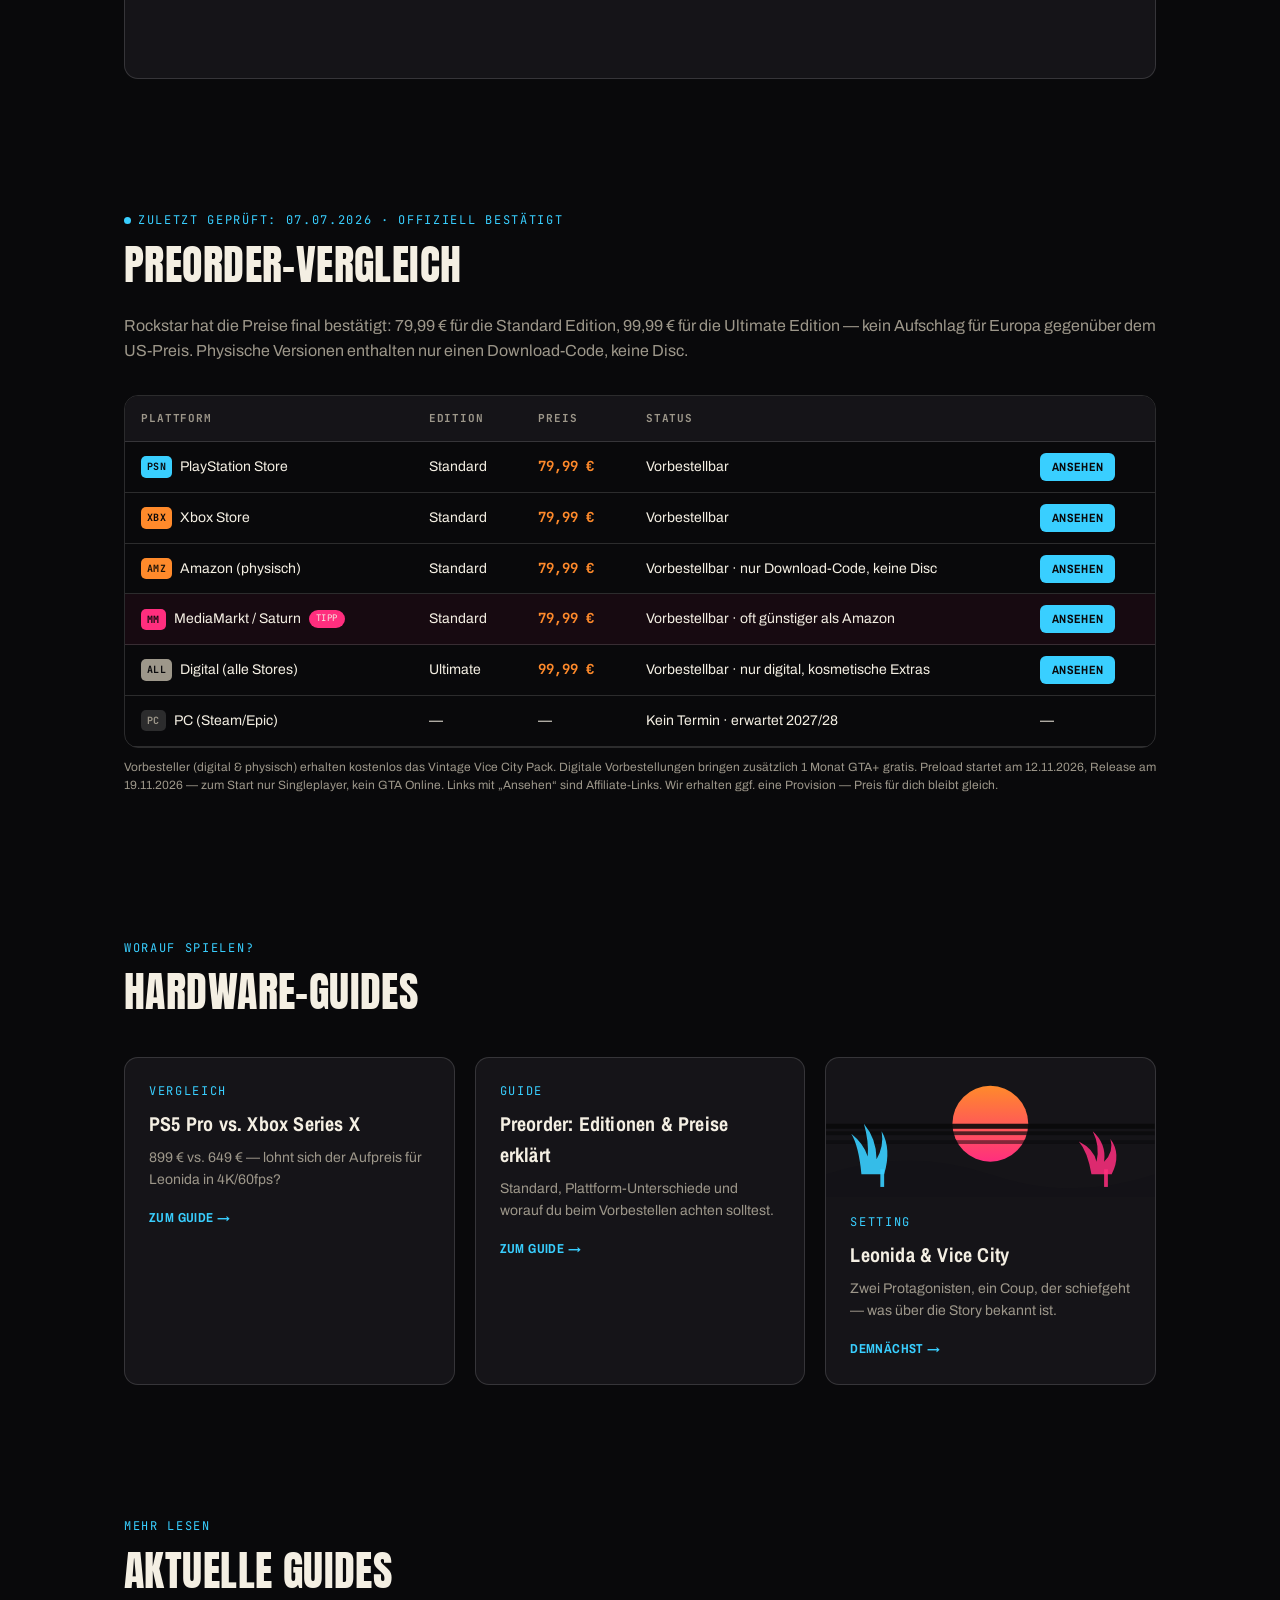
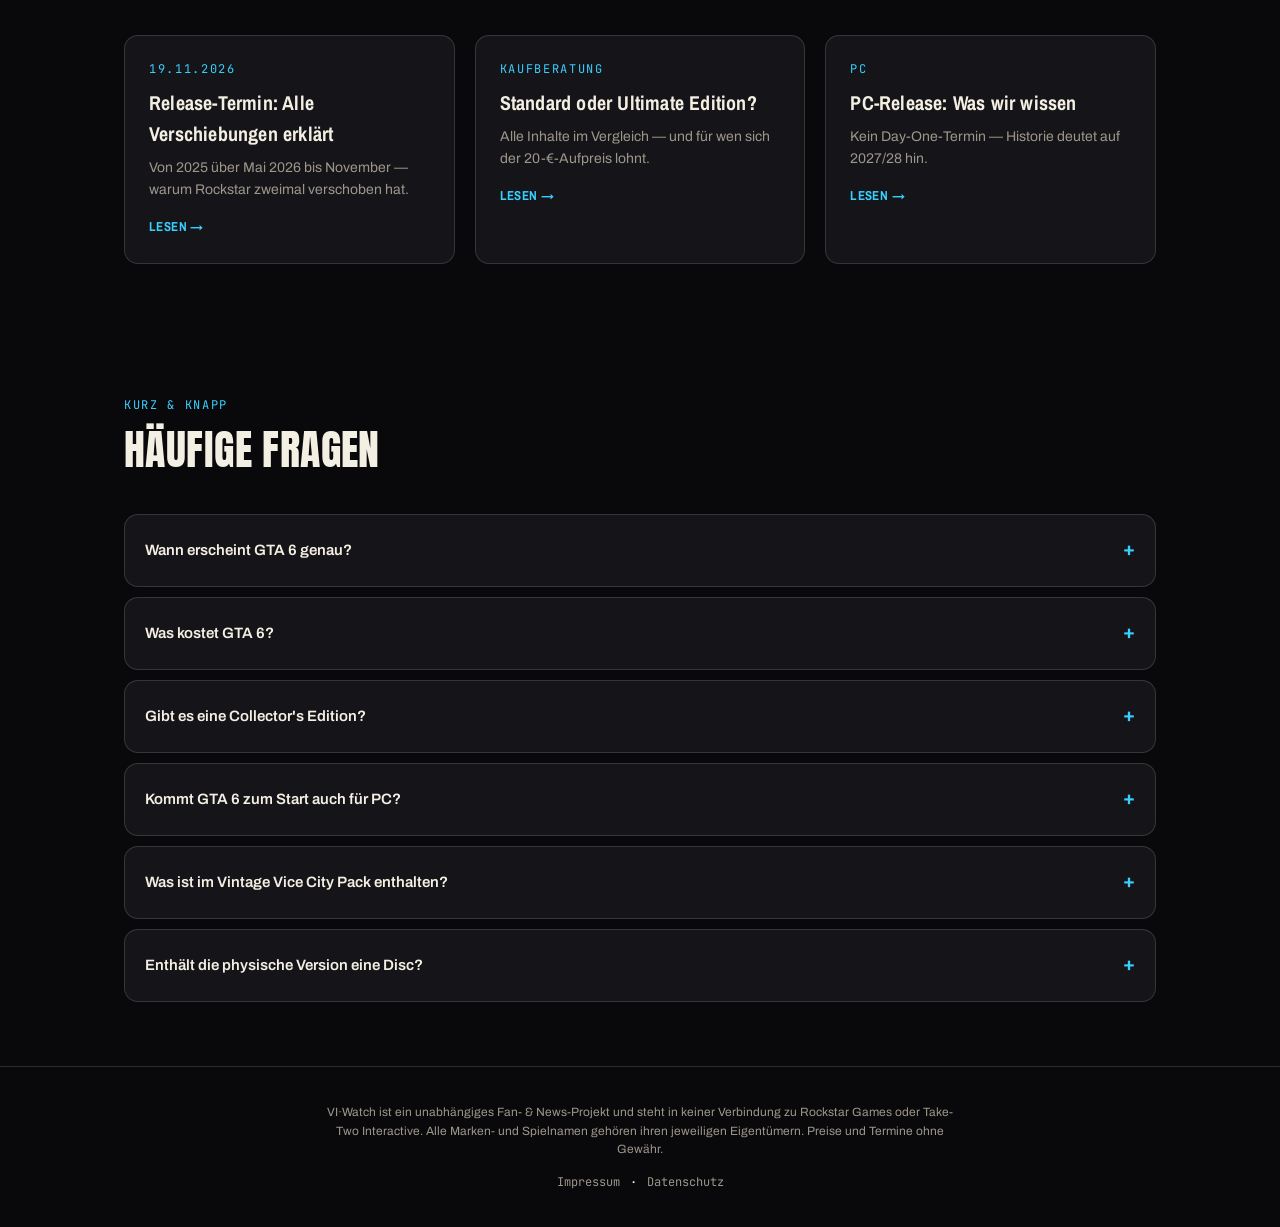
==== commit 4636a6f8: "Add new card sections for Kaufberatung and editions" ====
--- a/index.html
+++ b/index.html
@@ -228,6 +228,12 @@
         <a class="more" href="articles/preorder-guide.html">Lesen →</a>
       </div>
       <div class="card">
+        <span class="eyebrow">Kaufberatung</span>
+        <h3>Standard oder Ultimate Edition?</h3>
+        <p>Alle Inhalte im Vergleich — und für wen sich der 20-€-Aufpreis lohnt.</p>
+        <a class="more" href="articles/editionen-vergleich.html">Lesen →</a>
+      </div>
+      <div class="card">
         <span class="eyebrow">PC</span>
         <h3>PC-Release: Was wir wissen</h3>
         <p>Kein Day-One-Termin — Historie deutet auf 2027/28 hin.</p>
